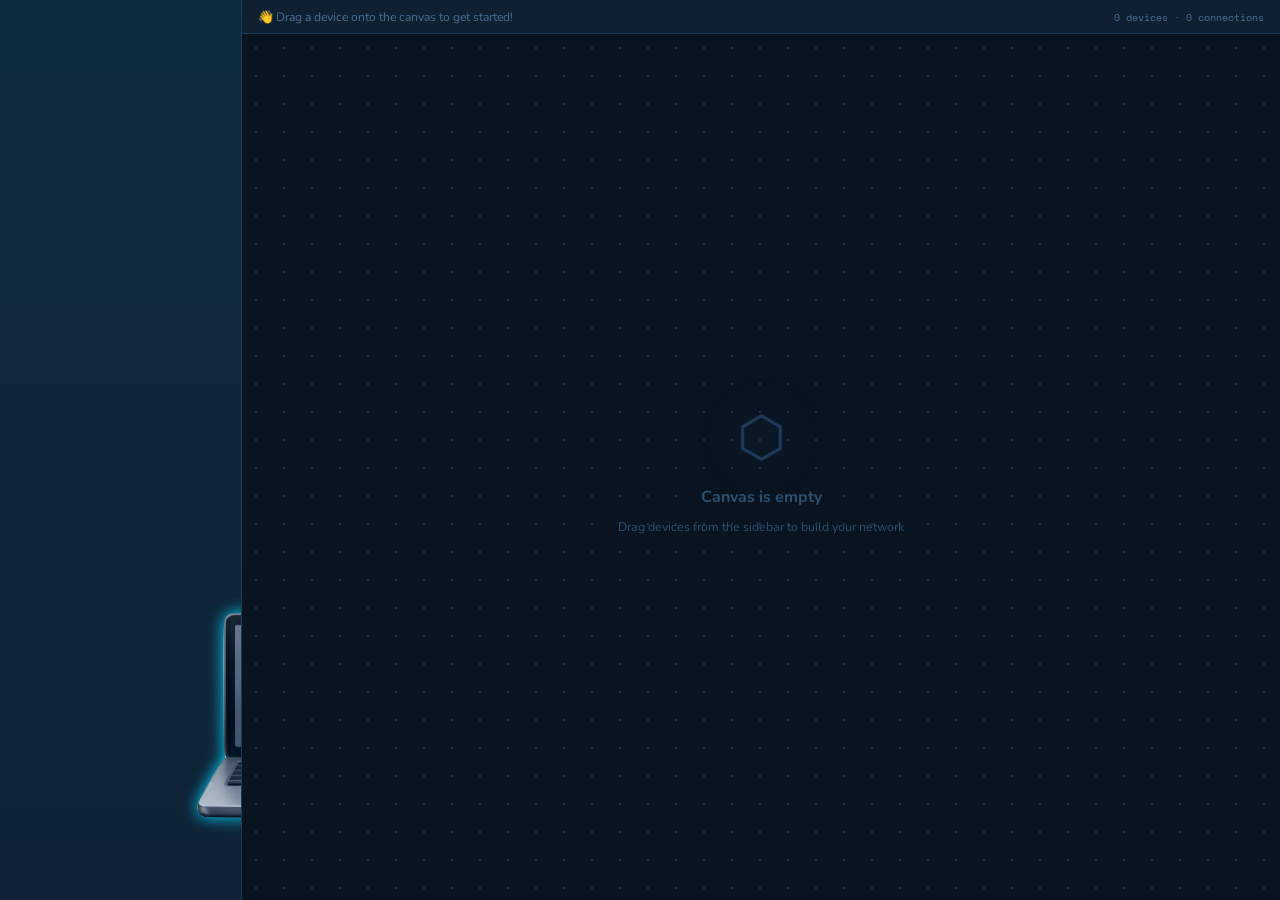
==== index.html @ 47b84c4a "Update index.html" ====
<!DOCTYPE html>
<html lang="en" data-theme="dark">
<head>
  <meta charset="UTF-8">
  <meta name="viewport" content="width=device-width, initial-scale=1.0">
  <title>ConnectCraft — Network Simulator</title>
  <link rel="preconnect" href="https://fonts.googleapis.com">
  <link href="https://fonts.googleapis.com/css2?family=Space+Mono:wght@400;700&family=Nunito:wght@400;600;700;900&display=swap" rel="stylesheet">
  <link rel="stylesheet" href="css/style.css">
</head>
<body>
  <!-- ═══ SIDEBAR ═══════════════════════════════════ -->
  <aside id="sidebar">
    <div class="brand">
      <div class="brand-top">
        <div class="brand-wordmark">
          <div class="brand-icon"><img src="network.png" alt="ConnectCraft logo"></div>
          <div class="brand-name">ConnectCraft</div>
        </div>
        <!-- Light / dark mode toggle -->
        <button id="btn-theme" class="theme-toggle" title="Switch to light mode" aria-label="Toggle theme">☀️</button>
      </div>
      <div class="brand-tagline">Network Simulator</div>
    </div>

    <!-- ── Device palette — End Devices + Network Devices ── -->
    <div class="panel-section">
      <div class="section-title">Devices</div>
      <div class="section-hint">Drag onto the canvas</div>

      <div class="palette-sub-title">End Devices</div>
      <div id="palette-end" class="palette-grid"></div>

      <div class="palette-sub-title">Network Devices</div>
      <div id="palette-network" class="palette-grid"></div>
    </div>

    <!-- ── Tools + cable type ── -->
    <div class="panel-section">
      <div class="section-title">Tools</div>
      <div id="tools">
        <button class="tool-btn active" data-tool="select" title="Select and move devices">
          <span class="tool-icon">⊹</span>
          <span>Select &amp; Move</span>
        </button>
        <button class="tool-btn" data-tool="connect" title="Draw a cable between two devices">
          <span class="tool-icon">⟷</span>
          <span>Connect</span>
        </button>
        <button class="tool-btn" data-tool="delete" title="Click a device or cable to delete it">
          <span class="tool-icon">✕</span>
          <span>Delete</span>
        </button>
      </div>

      <div class="palette-sub-title">Connection Type</div>
      <div id="cable-type-row">
        <button class="cable-btn active" data-cable="ethernet" title="Solid line — wired Ethernet connection">
          🔌 Ethernet
        </button>
        <button class="cable-btn" data-cable="wireless" title="Dashed line — Wi-Fi / wireless connection">
          📶 Wireless
        </button>
      </div>
    </div>

    <!-- ── Submission ── -->
    <div class="panel-section">
      <div class="section-title">Submission</div>
      <button id="btn-submit" class="action-btn secondary">📩 Submit</button>
    </div>

    <!-- ── Import / Export ── -->
    <div class="panel-section">
      <div class="section-title">Project</div>
      <button id="btn-export" class="action-btn secondary">📤 Export JSON</button>
      <button id="btn-import" class="action-btn secondary">📥 Import JSON</button>
      <input type="file" id="import-file-input" accept=".json" style="display:none">
    </div>
    
    <!-- ── Send a Packet ── -->
    <!--
    <div class="panel-section">
      <div class="section-title">Send a Packet</div>
      <label class="field-label">From</label>
      <select id="sim-src" class="field-select">
        <option value="">— add devices first —</option>
      </select>
      <label class="field-label">To</label>
      <select id="sim-dst" class="field-select">
        <option value="">— add devices first —</option>
      </select>
      <button id="btn-simulate" class="action-btn primary">▶ Send Packet</button>
      <button id="btn-clear-sim" class="action-btn secondary">Reset Highlights</button>
    </div>
    -->

    <!-- ── Danger zone ── -->
    <div class="panel-section">
      <button id="btn-clear-canvas" class="action-btn danger">🗑 Clear Canvas</button>
    </div>

    <div class="sidebar-footer">
      <span>Double-click a device to rename it</span>
    </div>
  </aside>

  <!-- ═══ WORKSPACE ════════════════════════════════ -->
  <div id="workspace">
    <div id="statusbar">
      <span id="status-text">👋 Drag a device onto the canvas to get started!</span>
      <span id="counter-text">0 devices · 0 connections</span>
    </div>

    <div id="canvas-wrap">
      <!-- SVG layer for connection lines -->
      <svg id="svg-layer" xmlns="http://www.w3.org/2000/svg">
        <defs>
          <filter id="glow" x="-30%" y="-30%" width="160%" height="160%">
            <feGaussianBlur stdDeviation="3" result="coloredBlur"/>
            <feMerge>
              <feMergeNode in="coloredBlur"/>
              <feMergeNode in="SourceGraphic"/>
            </feMerge>
          </filter>
          <filter id="glow-strong" x="-50%" y="-50%" width="200%" height="200%">
            <feGaussianBlur stdDeviation="5" result="coloredBlur"/>
            <feMerge>
              <feMergeNode in="coloredBlur"/>
              <feMergeNode in="SourceGraphic"/>
            </feMerge>
          </filter>
        </defs>
      </svg>

      <div id="canvas"></div>
      <div id="packet-layer"></div>

      <div id="empty-hint">
        <div class="empty-icon">⬡</div>
        <div class="empty-title">Canvas is empty</div>
        <div class="empty-sub">Drag devices from the sidebar to build your network</div>
      </div>
    </div>

    <!-- Log panel -->
    <!--
    <div id="log-panel">
      <div class="log-header">
        <span class="log-title">📋 Packet Trace Log</span>
        <button id="btn-clear-log" class="log-clear-btn">Clear</button>
      </div>
      <div id="log-body"></div>
    </div>
    -->
  </div>


  <!-- ═══ RENAME MODAL ══════════════════════════════ -->
  <div id="modal-backdrop" class="hidden">
    <div id="modal-box">
      <div class="modal-title">Rename Device</div>
      <input id="modal-input" type="text" maxlength="20" placeholder="Enter a name…" autocomplete="off">
      <div class="modal-actions">
        <button id="modal-ok" class="action-btn primary">Rename</button>
        <button id="modal-cancel" class="action-btn secondary">Cancel</button>
      </div>
    </div>
  </div>

  <script src="js/devices.js"></script>
  <script src="js/canvas.js"></script>
  <script src="js/simulation.js"></script>
  <script src="js/app.js"></script>
</body>
</html>
---- css/style.css ----
/* ════════════════════════════════════════════════════
   ConnectCraft — Network Simulator
   Style sheet

   Themes : dark (default) + light  via data-theme on <html>
   Fonts  : Nunito (UI) + Space Mono (labels / log)
   Icons  : Cisco-style inline SVG, stroke-based, currentColor
   ════════════════════════════════════════════════════ */

/* ── Dark theme (default) ───────────────────────── */
:root {
  --bg:           #0d1b2a;
  --sidebar-bg:   #0f2033;
  --canvas-bg:    #091420;
  --surface:      #162336;
  --surface-2:    #1d304a;
  --border:       #1e3a58;
  --border-bright:#2a5070;

  --text:         #c8dfff;
  --text-dim:     #4a6e90;
  --text-muted:   #2d5070;

  --accent:       #00d4ff;
  --accent-dim:   rgba(0, 212, 255, 0.15);
  --accent-glow:  rgba(0, 212, 255, 0.35);

  --success:      #00e676;
  --warning:      #ffd54f;
  --danger:       #ff4d6d;

  --cable-ethernet:  #00aacc;
  --cable-wireless:  #a78bfa;
  --cable-highlight: #00e676;
  --cable-selected:  #ffd54f;

  --packet-color: #fff700;

  --dot-grid: rgba(30, 58, 88, 0.8);

  --font-ui:    'Nunito', sans-serif;
  --font-mono:  'Space Mono', monospace;
  --radius:     10px;
  --sidebar-w:  242px;
  --log-h:      150px;
}

/* ── Light theme ────────────────────────────────── */
:root[data-theme="light"] {
  --bg:           #edf2f7;
  --sidebar-bg:   #dce8f2;
  --canvas-bg:    #f5f8fc;
  --surface:      #ffffff;
  --surface-2:    #edf2f7;
  --border:       #b8ccde;
  --border-bright:#8aaac0;

  --text:         #142030;
  --text-dim:     #3a5468;
  --text-muted:   #6a8898;

  --accent:       #0078aa;
  --accent-dim:   rgba(0, 120, 170, 0.12);
  --accent-glow:  rgba(0, 120, 170, 0.25);

  --success:      #00834a;
  --warning:      #9a6800;
  --danger:       #cc1a44;

  --cable-ethernet:  #0070a0;
  --cable-wireless:  #7040c0;
  --cable-highlight: #00834a;
  --cable-selected:  #9a6800;

  --packet-color: #cc8800;

  --dot-grid: rgba(160, 190, 210, 0.7);
}

/* ── Reset ──────────────────────────────────────── */
*, *::before, *::after { box-sizing: border-box; margin: 0; padding: 0; }

body {
  font-family: var(--font-ui);
  background: var(--bg);
  color: var(--text);
  display: flex;
  height: 100vh;
  overflow: hidden;
  user-select: none;
  -webkit-font-smoothing: antialiased;
  transition: background 0.25s, color 0.25s;
}

/* ════════════════════════════════════════════════════
   SIDEBAR
   ════════════════════════════════════════════════════ */
#sidebar {
  width: var(--sidebar-w);
  min-width: var(--sidebar-w);
  background: var(--sidebar-bg);
  border-right: 1px solid var(--border);
  display: flex;
  flex-direction: column;
  overflow-y: auto;
  overflow-x: hidden;
  z-index: 10;
  transition: background 0.25s, border-color 0.25s;
}

/* ── Brand / header ─────────────────────────────── */
.brand {
  padding: 14px 14px 12px;
  border-bottom: 1px solid var(--border);
  background: linear-gradient(180deg, rgba(0,212,255,0.06) 0%, transparent 100%);
  flex-shrink: 0;
}
:root[data-theme="light"] .brand {
  background: linear-gradient(180deg, rgba(0,120,170,0.06) 0%, transparent 100%);
}

.brand-top {
  display: flex;
  align-items: center;
  justify-content: space-between;
}
.brand-wordmark {
  display: flex;
  align-items: center;
  gap: 8px;
}
.brand-icon {
  font-size: 1.5rem;
  color: var(--accent);
  line-height: 1;
  filter: drop-shadow(0 0 8px var(--accent));
}
.brand-name {
  font-size: 1.1rem;
  font-weight: 900;
  color: var(--accent);
  letter-spacing: 2px;
  font-family: var(--font-mono);
  text-shadow: 0 0 16px var(--accent-glow);
}
.brand-tagline {
  font-size: 0.6rem;
  color: var(--text-muted);
  text-transform: uppercase;
  letter-spacing: 2px;
  margin-top: 4px;
}

/* ── Theme toggle button ────────────────────────── */
.theme-toggle {
  background: var(--surface);
  border: 1.5px solid var(--border);
  border-radius: 8px;
  width: 34px;
  height: 34px;
  font-size: 1rem;
  line-height: 1;
  cursor: pointer;
  display: flex;
  align-items: center;
  justify-content: center;
  transition: border-color 0.2s, background 0.2s, transform 0.15s;
  flex-shrink: 0;
}
.theme-toggle:hover {
  border-color: var(--accent);
  background: var(--accent-dim);
  transform: scale(1.1);
}
.theme-toggle:active { transform: scale(0.93); }

/* ── Panel sections ─────────────────────────────── */
.panel-section {
  padding: 11px 12px;
  border-bottom: 1px solid var(--border);
  display: flex;
  flex-direction: column;
  gap: 7px;
}
.section-title {
  font-size: 0.58rem;
  text-transform: uppercase;
  letter-spacing: 2px;
  color: var(--text-dim);
  font-weight: 700;
  font-family: var(--font-mono);
}
.section-hint {
  font-size: 0.68rem;
  color: var(--text-muted);
  margin-top: -3px;
}
.palette-sub-title {
  font-size: 0.6rem;
  font-weight: 700;
  color: var(--text-muted);
  text-transform: uppercase;
  letter-spacing: 1px;
  margin-top: 4px;
  padding-bottom: 3px;
  border-bottom: 1px solid var(--border);
}

/* ── Palette grid ───────────────────────────────── */
.palette-grid {
  display: grid;
  grid-template-columns: 1fr 1fr;
  gap: 6px;
}

.palette-item {
  background: var(--surface);
  border: 1.5px solid var(--border);
  border-radius: 9px;
  padding: 8px 5px 6px;
  display: flex;
  flex-direction: column;
  align-items: center;
  gap: 4px;
  cursor: grab;
  color: var(--device-color, var(--text-dim));   /* SVG inherits via currentColor */
  font-size: 0.65rem;
  font-weight: 700;
  text-align: center;
  transition: border-color 0.18s, transform 0.15s, box-shadow 0.18s, background 0.18s;
}
.palette-item:hover {
  border-color: var(--device-color, var(--accent));
  background: var(--surface-2);
  box-shadow: 0 0 0 2px var(--device-color, var(--accent)), 0 4px 12px rgba(0,0,0,0.3);
  transform: translateY(-2px);
  color: var(--device-color, var(--text));
}
:root[data-theme="light"] .palette-item:hover {
  box-shadow: 0 0 0 1.5px var(--device-color, var(--accent)), 0 4px 10px rgba(0,0,0,0.1);
}
.palette-item:active { cursor: grabbing; transform: scale(0.94); }

/* SVG icon inside palette */
.palette-svg {
  width: 34px;
  height: 34px;
  flex-shrink: 0;
  overflow: visible;
}

/* ── Tools ──────────────────────────────────────── */
#tools { display: flex; flex-direction: column; gap: 5px; }

.tool-btn {
  display: flex;
  align-items: center;
  gap: 8px;
  padding: 7px 10px;
  background: var(--surface);
  border: 1.5px solid var(--border);
  border-radius: 8px;
  color: var(--text-dim);
  font-family: var(--font-ui);
  font-size: 0.78rem;
  font-weight: 700;
  cursor: pointer;
  transition: all 0.15s;
  text-align: left;
}
.tool-btn .tool-icon { font-size: 0.9rem; min-width: 16px; text-align: center; }
.tool-btn:hover { border-color: var(--accent); color: var(--text); background: var(--accent-dim); }
.tool-btn.active {
  background: var(--accent);
  border-color: var(--accent);
  color: #000;
  font-weight: 900;
  box-shadow: 0 0 14px var(--accent-glow);
}
.tool-btn[data-tool="delete"]:hover  { border-color: var(--danger); color: var(--danger); background: rgba(255,77,109,0.08); }
.tool-btn[data-tool="delete"].active { background: var(--danger); border-color: var(--danger); color: #fff; box-shadow: none; }

/* ── Cable type toggle ───────────────────────────── */
#cable-type-row { display: grid; grid-template-columns: 1fr 1fr; gap: 6px; }

.cable-btn {
  padding: 6px 6px;
  border-radius: 7px;
  border: 1.5px solid var(--border);
  background: var(--surface);
  color: var(--text-dim);
  font-size: 0.68rem;
  font-weight: 700;
  font-family: var(--font-ui);
  cursor: pointer;
  transition: all 0.15s;
  text-align: center;
  line-height: 1.4;
}
.cable-btn:hover { border-color: var(--border-bright); color: var(--text); }
.cable-btn.active { background: var(--surface-2); border-color: var(--accent); color: var(--accent); box-shadow: inset 0 0 8px var(--accent-dim); }
.cable-btn[data-cable="wireless"].active { border-color: var(--cable-wireless); color: var(--cable-wireless); box-shadow: inset 0 0 6px rgba(167,139,250,0.15); }

/* ── Form controls ───────────────────────────────── */
.field-label {
  font-size: 0.62rem;
  font-weight: 700;
  color: var(--text-dim);
  text-transform: uppercase;
  letter-spacing: 1.2px;
}
.field-select {
  background: var(--surface);
  border: 1.5px solid var(--border);
  border-radius: 7px;
  color: var(--text);
  font-family: var(--font-ui);
  font-size: 0.78rem;
  padding: 6px 9px;
  outline: none;
  width: 100%;
  cursor: pointer;
  transition: border-color 0.2s;
}
.field-select:focus { border-color: var(--accent); }
.field-select option { background: var(--surface-2); }

/* ── Action buttons ──────────────────────────────── */
.action-btn {
  padding: 7px 12px;
  border-radius: 8px;
  border: none;
  font-family: var(--font-ui);
  font-size: 0.78rem;
  font-weight: 700;
  cursor: pointer;
  transition: all 0.15s;
  width: 100%;
  letter-spacing: 0.2px;
}
.action-btn.primary  { background: var(--accent); color: #000; }
.action-btn.primary:hover  { box-shadow: 0 0 16px var(--accent-glow); filter: brightness(1.1); }
.action-btn.primary:active { filter: brightness(0.9); }
.action-btn.secondary { background: var(--surface); color: var(--text-dim); border: 1.5px solid var(--border); }
.action-btn.secondary:hover { color: var(--text); border-color: var(--border-bright); }
.action-btn.danger    { background: transparent; color: var(--danger); border: 1.5px solid var(--danger); }
.action-btn.danger:hover { background: var(--danger); color: #fff; }

/* ── Footer ──────────────────────────────────────── */
.sidebar-footer {
  padding: 10px 13px;
  font-size: 0.63rem;
  color: var(--text-muted);
  text-align: center;
  margin-top: auto;
  border-top: 1px solid var(--border);
}

/* ════════════════════════════════════════════════════
   WORKSPACE
   ════════════════════════════════════════════════════ */
#workspace { flex: 1; display: flex; flex-direction: column; overflow: hidden; min-width: 0; }

/* Status bar */
#statusbar {
  height: 34px;
  background: var(--sidebar-bg);
  border-bottom: 1px solid var(--border);
  display: flex;
  align-items: center;
  justify-content: space-between;
  padding: 0 16px;
  flex-shrink: 0;
  transition: background 0.25s;
}
#status-text  { font-size: 0.76rem; color: var(--text-dim); white-space: nowrap; overflow: hidden; text-overflow: ellipsis; }
#counter-text { font-family: var(--font-mono); font-size: 0.65rem; color: var(--text-dim); white-space: nowrap; margin-left: 16px; }

/* Canvas */
#canvas-wrap {
  flex: 1;
  position: relative;
  overflow: hidden;
  background-color: var(--canvas-bg);
  background-image: radial-gradient(circle, var(--dot-grid) 1px, transparent 1px);
  background-size: 28px 28px;
  transition: background-color 0.25s;
}

#svg-layer {
  position: absolute; inset: 0;
  width: 100%; height: 100%;
  /* pointer-events must NOT be none here — lines need to receive clicks.
     Empty SVG areas have no fill so clicks pass through naturally. */
  overflow: visible;
  z-index: 5;
}
/* pointer-events: none lets clicks pass through the transparent canvas div
   to the SVG layer below. Device divs (children) are unaffected — they
   still receive their own clicks via normal hit-testing. */
#canvas      { position: absolute; inset: 0; width: 100%; height: 100%; z-index: 10; pointer-events: none; }
#packet-layer{ position: absolute; inset: 0; width: 100%; height: 100%; pointer-events: none; z-index: 30; }

/* Empty state */
#empty-hint {
  position: absolute; inset: 0;
  display: flex; flex-direction: column; align-items: center; justify-content: center;
  gap: 10px; pointer-events: none;
  opacity: 1; transition: opacity 0.4s;
  z-index: 1;
}
#empty-hint.hidden { opacity: 0; }
.empty-icon  { font-size: 3.5rem; color: var(--border); filter: drop-shadow(0 0 18px var(--border)); }
.empty-title { font-size: 1rem; font-weight: 700; color: var(--text-muted); }
.empty-sub   { font-size: 0.78rem; color: var(--text-muted); }

/* ════════════════════════════════════════════════════
   DEVICE CARDS ON CANVAS
   ════════════════════════════════════════════════════ */
.device {
  position: absolute;
  display: flex; flex-direction: column; align-items: center;
  gap: 5px;
  cursor: grab;
  z-index: 10;
  transform: translate(-50%, -50%);
}

.device-card {
  width: 58px; height: 58px;
  border-radius: 14px;
  border: 2.5px solid var(--device-border, var(--device-color, var(--border)));
  display: flex; align-items: center; justify-content: center;

  /* Dark mode: per-device tinted background */
  background: var(--device-bg, var(--surface));
  /* SVG inherits this as currentColor */
  color: var(--device-color, var(--accent));

  transition: border-color 0.2s, box-shadow 0.2s, transform 0.18s;
}

/* Light mode: clean white card, solid border in device colour */
:root[data-theme="light"] .device-card {
  background: #ffffff;
  border-color: var(--device-color, var(--border));
  box-shadow: 0 2px 8px rgba(0,0,0,0.08);
}

.device:hover .device-card {
  transform: scale(1.1);
  box-shadow: 0 6px 22px rgba(0,0,0,0.4);
}
:root[data-theme="light"] .device:hover .device-card {
  box-shadow: 0 4px 16px rgba(0,0,0,0.18);
}

/* Selected device */
.device.selected .device-card {
  border-color: var(--accent) !important;
  box-shadow: 0 0 0 3px var(--accent-glow), 0 0 18px var(--accent-glow) !important;
}
/* Connect source — pulsing gold */
.device.connecting-source .device-card {
  border-color: var(--warning) !important;
  box-shadow: 0 0 0 3px rgba(255,213,79,0.4) !important;
  animation: device-pulse 1s ease-in-out infinite;
}
/* Packet path — green */
.device.highlighted .device-card {
  border-color: var(--success) !important;
  box-shadow: 0 0 0 3px rgba(0,230,118,0.28) !important;
}

@keyframes device-pulse {
  0%, 100% { transform: scale(1.05); }
  50%       { transform: scale(1.14); }
}

/* SVG icon inside device card */
.device-svg {
  width: 40px;
  height: 40px;
  overflow: visible;
  flex-shrink: 0;
}

/* Device name label */
.device-label {
  font-size: 0.65rem;
  font-weight: 700;
  color: var(--text);
  text-align: center;
  background: rgba(0,0,0,0.55);
  padding: 2px 7px;
  border-radius: 5px;
  max-width: 90px;
  overflow: hidden;
  text-overflow: ellipsis;
  white-space: nowrap;
  backdrop-filter: blur(4px);
}
:root[data-theme="light"] .device-label {
  background: rgba(240,245,250,0.88);
  color: var(--text);
  box-shadow: 0 1px 4px rgba(0,0,0,0.12);
}

/* Cursor overrides */
body.tool-delete  .device { cursor: not-allowed; }
body.tool-connect .device { cursor: crosshair; }
body.tool-simulate .device { cursor: cell; }

/* Simulate tool button */
.tool-btn[data-tool="simulate"]:hover  { border-color: var(--success); color: var(--success); background: rgba(0,230,118,0.08); }
.tool-btn[data-tool="simulate"].active { background: var(--success); border-color: var(--success); color: #000; box-shadow: 0 0 14px rgba(0,230,118,0.4); }

/* Wide invisible hit-area line — makes cables easy to click for students */
.connection-hit {
  stroke: transparent;
  stroke-width: 18;
  pointer-events: stroke;
  cursor: pointer;
  fill: none;
}

/* ════════════════════════════════════════════════════
   SVG CONNECTION LINES
   ════════════════════════════════════════════════════ */
.connection-line {
  stroke: var(--cable-ethernet);
  stroke-width: 2.5;
  stroke-linecap: round;
  filter: url(#glow);
  opacity: 0.65;
  /* Visual line — pointer-events handled by .connection-hit sibling */
  pointer-events: none;
  transition: stroke 0.22s, stroke-width 0.18s, opacity 0.18s;
}
/* Hover: when mouse is over the hit area, highlight the visual line via ~ sibling selector */
.connection-hit:hover ~ .connection-line        { stroke-width: 4.5; opacity: 1; stroke: var(--accent); filter: url(#glow-strong); }
.connection-hit:hover ~ .connection-line.wireless { stroke: var(--cable-wireless); }

.connection-line.wireless       { stroke: var(--cable-wireless); stroke-dasharray: 10 6; }
.connection-line.highlighted    { stroke: var(--cable-highlight); stroke-width: 3.5; opacity: 1; filter: url(#glow-strong); stroke-dasharray: none; }
.connection-line.wireless.highlighted { stroke-dasharray: 10 6; }
.connection-line.selected       { stroke: var(--cable-selected); stroke-width: 3.5; opacity: 1; filter: none; }

/* Delete tool: show a red tint over hit area on hover */
body.tool-delete .connection-hit:hover ~ .connection-line { stroke: var(--danger); opacity: 1; filter: none; }
body.tool-delete .connection-hit { cursor: not-allowed; }

/* ════════════════════════════════════════════════════
   PACKET
   ════════════════════════════════════════════════════ */
.packet {
  position: absolute;
  width: 14px; height: 14px;
  background: var(--packet-color);
  border-radius: 50%;
  transform: translate(-50%, -50%);
  box-shadow: 0 0 8px var(--packet-color), 0 0 20px rgba(255,200,0,0.5);
  pointer-events: none;
  z-index: 50;
}
@keyframes packet-arrive {
  0%   { transform: translate(-50%,-50%) scale(1);   opacity: 1; }
  40%  { transform: translate(-50%,-50%) scale(2.8); opacity: 0.8; }
  100% { transform: translate(-50%,-50%) scale(0);   opacity: 0; }
}

/* ════════════════════════════════════════════════════
   LOG PANEL
   ════════════════════════════════════════════════════ */
#log-panel {
  height: var(--log-h);
  min-height: var(--log-h);
  background: var(--sidebar-bg);
  border-top: 1px solid var(--border);
  display: flex; flex-direction: column;
  flex-shrink: 0;
  transition: background 0.25s;
}
.log-header {
  display: flex; align-items: center; justify-content: space-between;
  padding: 6px 14px;
  border-bottom: 1px solid var(--border);
  flex-shrink: 0;
}
.log-title { font-size: 0.72rem; font-weight: 700; color: var(--text-dim); }
.log-clear-btn {
  background: none; border: 1px solid var(--border);
  color: var(--text-dim); font-size: 0.65rem; font-family: var(--font-ui);
  border-radius: 5px; padding: 2px 9px; cursor: pointer; transition: all 0.15s;
}
.log-clear-btn:hover { border-color: var(--border-bright); color: var(--text); }

#log-body {
  flex: 1; overflow-y: auto; padding: 6px 14px;
  display: flex; flex-direction: column; gap: 3px;
  font-family: var(--font-mono); font-size: 0.65rem;
}
.log-entry { display: flex; gap: 10px; animation: log-in 0.22s ease; line-height: 1.5; }
.log-time  { color: var(--text-muted); min-width: 55px; flex-shrink: 0; }
.log-msg   { color: var(--text-dim); }
.log-entry.log-info    .log-msg { color: var(--accent); }
.log-entry.log-success .log-msg { color: var(--success); }
.log-entry.log-warn    .log-msg { color: var(--warning); }
.log-entry.log-error   .log-msg { color: var(--danger); }

@keyframes log-in {
  from { opacity: 0; transform: translateY(4px); }
  to   { opacity: 1; transform: translateY(0); }
}

/* ════════════════════════════════════════════════════
   RENAME MODAL
   ════════════════════════════════════════════════════ */
#modal-backdrop {
  position: fixed; inset: 0;
  background: rgba(0,0,0,0.6);
  display: flex; align-items: center; justify-content: center;
  z-index: 100; backdrop-filter: blur(5px);
  animation: backdrop-in 0.2s ease;
}
#modal-backdrop.hidden { display: none; }
@keyframes backdrop-in { from { opacity:0; } to { opacity:1; } }

#modal-box {
  background: var(--surface);
  border: 1.5px solid var(--border-bright);
  border-radius: var(--radius);
  padding: 24px; min-width: 290px;
  display: flex; flex-direction: column; gap: 14px;
  box-shadow: 0 0 60px rgba(0,0,0,0.5);
  animation: modal-in 0.2s ease;
}
@keyframes modal-in { from { transform: scale(0.93); opacity:0; } to { transform:scale(1); opacity:1; } }

.modal-title { font-size: 1rem; font-weight: 700; color: var(--text); }

#modal-input {
  background: var(--surface-2); border: 1.5px solid var(--border);
  border-radius: 7px; color: var(--text); font-family: var(--font-ui);
  font-size: 0.92rem; padding: 9px 12px; outline: none; width: 100%;
  transition: border-color 0.2s;
}
#modal-input:focus { border-color: var(--accent); }

.modal-actions { display: flex; gap: 10px; }
.modal-actions .action-btn { width: auto; flex: 1; }

/* ════════════════════════════════════════════════════
   SCROLLBARS
   ════════════════════════════════════════════════════ */
::-webkit-scrollbar            { width: 5px; height: 5px; }
::-webkit-scrollbar-track      { background: transparent; }
::-webkit-scrollbar-thumb      { background: var(--border); border-radius: 3px; }
::-webkit-scrollbar-thumb:hover{ background: var(--border-bright); }
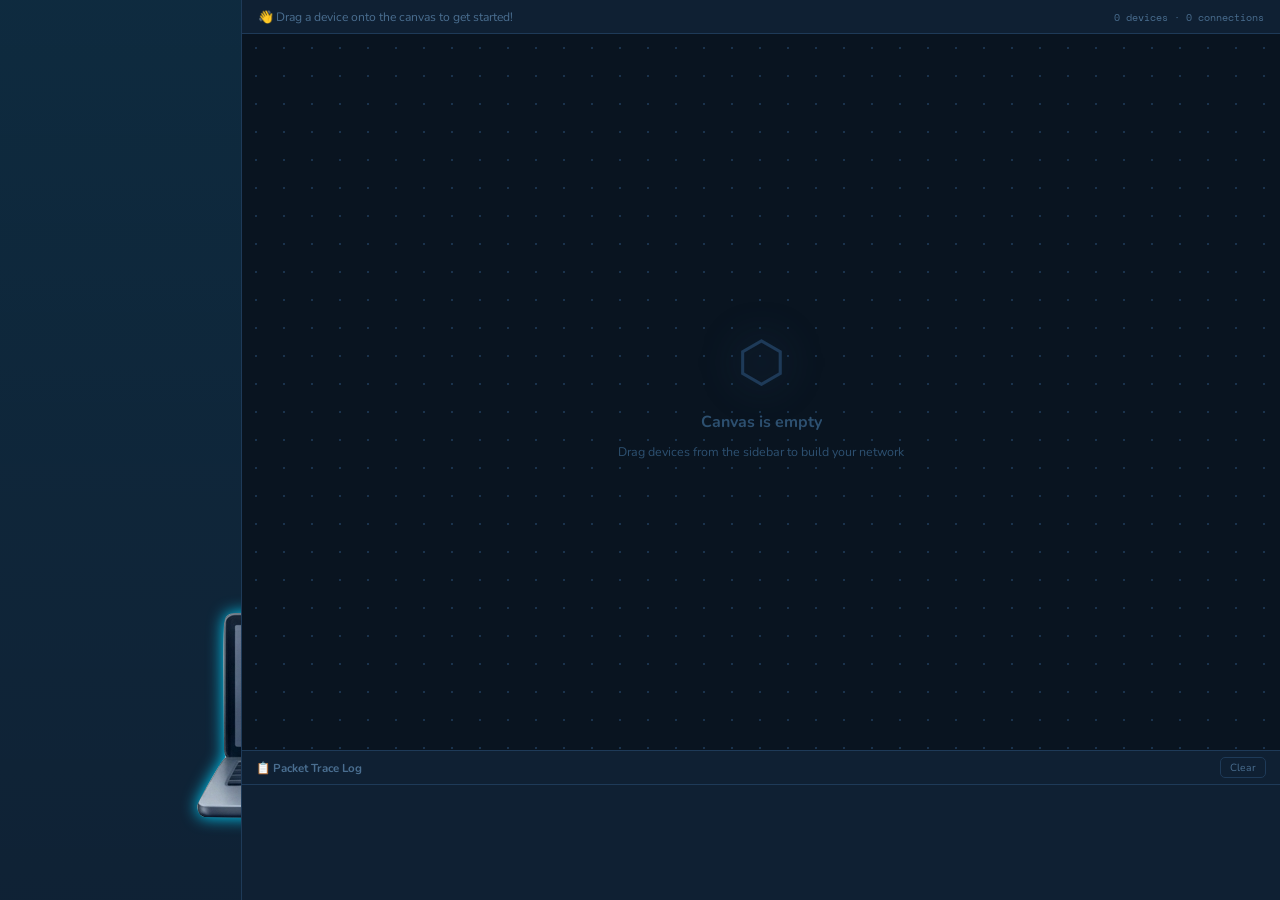
==== commit 3e51f3fe: "Updates to the index file" ====
--- a/index.html
+++ b/index.html
@@ -64,6 +64,21 @@
       </div>
     </div>
 
+    <!-- ── Send a Packet ── -->
+    <div class="panel-section">
+      <div class="section-title">Send a Packet</div>
+      <label class="field-label">From</label>
+      <select id="sim-src" class="field-select">
+        <option value="">— add devices first —</option>
+      </select>
+      <label class="field-label">To</label>
+      <select id="sim-dst" class="field-select">
+        <option value="">— add devices first —</option>
+      </select>
+      <button id="btn-simulate" class="action-btn primary">▶ Send Packet</button>
+      <button id="btn-clear-sim" class="action-btn secondary">Reset Highlights</button>
+    </div>
+
     <!-- ── Submission ── -->
     <div class="panel-section">
       <div class="section-title">Submission</div>
@@ -77,23 +92,6 @@
       <button id="btn-import" class="action-btn secondary">📥 Import JSON</button>
       <input type="file" id="import-file-input" accept=".json" style="display:none">
     </div>
-    
-    <!-- ── Send a Packet ── -->
-    <!--
-    <div class="panel-section">
-      <div class="section-title">Send a Packet</div>
-      <label class="field-label">From</label>
-      <select id="sim-src" class="field-select">
-        <option value="">— add devices first —</option>
-      </select>
-      <label class="field-label">To</label>
-      <select id="sim-dst" class="field-select">
-        <option value="">— add devices first —</option>
-      </select>
-      <button id="btn-simulate" class="action-btn primary">▶ Send Packet</button>
-      <button id="btn-clear-sim" class="action-btn secondary">Reset Highlights</button>
-    </div>
-    -->
 
     <!-- ── Danger zone ── -->
     <div class="panel-section">
@@ -144,7 +142,6 @@
     </div>
 
     <!-- Log panel -->
-    <!--
     <div id="log-panel">
       <div class="log-header">
         <span class="log-title">📋 Packet Trace Log</span>
@@ -152,7 +149,7 @@
       </div>
       <div id="log-body"></div>
     </div>
-    -->
+
   </div>
 
 
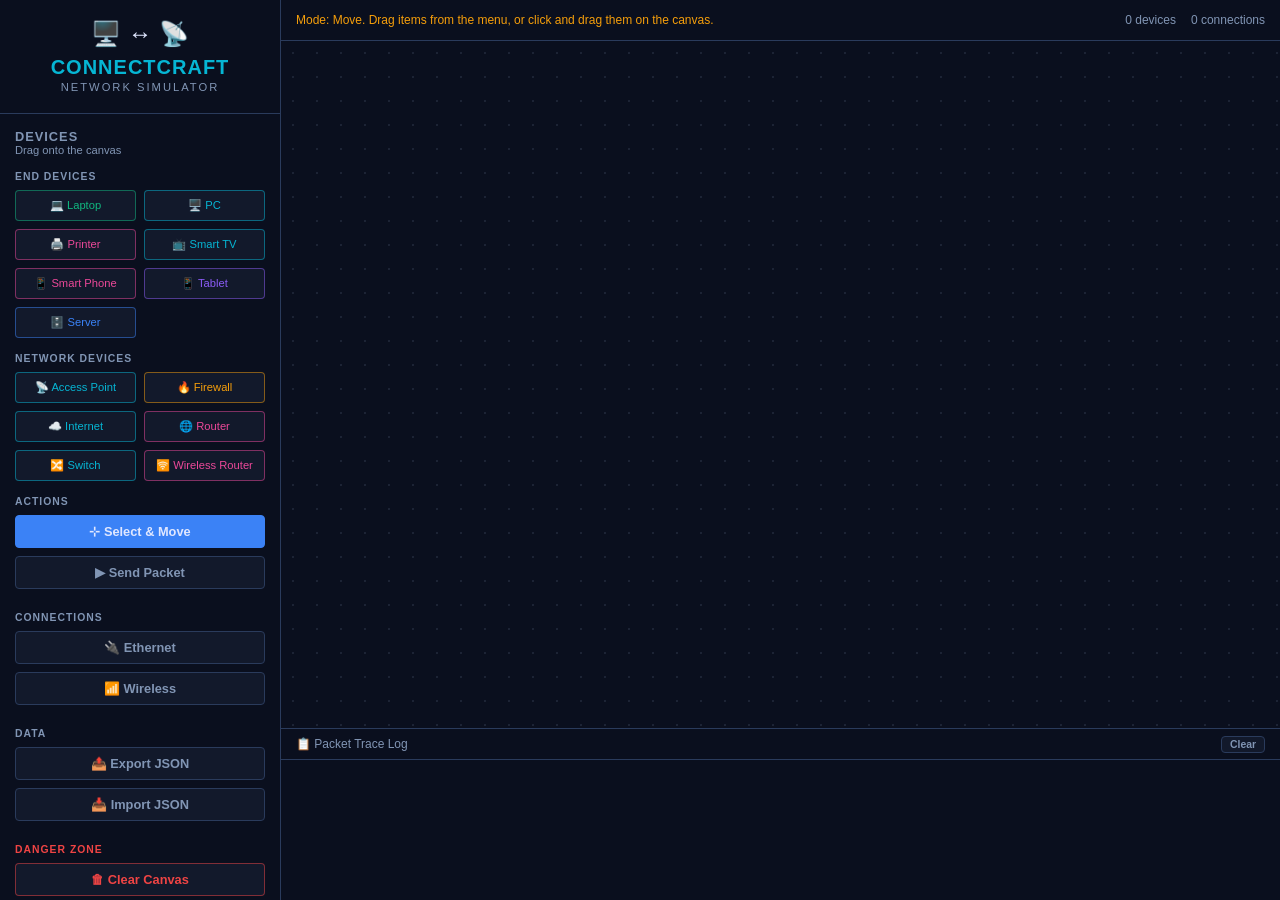
==== commit faddffc4: "New website update." ====
--- a/index.html
+++ b/index.html
@@ -1,173 +1,99 @@
 <!DOCTYPE html>
-<html lang="en" data-theme="dark">
+<html lang="en">
 <head>
   <meta charset="UTF-8">
   <meta name="viewport" content="width=device-width, initial-scale=1.0">
-  <title>ConnectCraft — Network Simulator</title>
-  <link rel="preconnect" href="https://fonts.googleapis.com">
-  <link href="https://fonts.googleapis.com/css2?family=Space+Mono:wght@400;700&family=Nunito:wght@400;600;700;900&display=swap" rel="stylesheet">
-  <link rel="stylesheet" href="css/style.css">
+  <title>ConnectCraft - Local Network Simulator</title>
+  <link rel="stylesheet" href="./css/style.css">
 </head>
 <body>
-  <!-- ═══ SIDEBAR ═══════════════════════════════════ -->
-  <aside id="sidebar">
-    <div class="brand">
-      <div class="brand-top">
-        <div class="brand-wordmark">
-          <div class="brand-icon"><img src="network.png" alt="ConnectCraft logo"></div>
-          <div class="brand-name">ConnectCraft</div>
-        </div>
-        <!-- Light / dark mode toggle -->
-        <button id="btn-theme" class="theme-toggle" title="Switch to light mode" aria-label="Toggle theme">☀️</button>
-      </div>
-      <div class="brand-tagline">Network Simulator</div>
+
+  <!-- Sidebar -->
+  <div id="sidebar">
+    <div id="app-header">
+      <div id="app-logo">🖥️  ↔️  📡</div>
+      <div id="app-title">ConnectCraft</div>
+      <div id="app-subtitle">NETWORK SIMULATOR</div>
     </div>
-
-    <!-- ── Device palette — End Devices + Network Devices ── -->
-    <div class="panel-section">
-      <div class="section-title">Devices</div>
-      <div class="section-hint">Drag onto the canvas</div>
-
-      <div class="palette-sub-title">End Devices</div>
-      <div id="palette-end" class="palette-grid"></div>
-
-      <div class="palette-sub-title">Network Devices</div>
-      <div id="palette-network" class="palette-grid"></div>
-    </div>
-
-    <!-- ── Tools + cable type ── -->
-    <div class="panel-section">
-      <div class="section-title">Tools</div>
-      <div id="tools">
-        <button class="tool-btn active" data-tool="select" title="Select and move devices">
-          <span class="tool-icon">⊹</span>
-          <span>Select &amp; Move</span>
-        </button>
-        <button class="tool-btn" data-tool="connect" title="Draw a cable between two devices">
-          <span class="tool-icon">⟷</span>
-          <span>Connect</span>
-        </button>
-        <button class="tool-btn" data-tool="delete" title="Click a device or cable to delete it">
-          <span class="tool-icon">✕</span>
-          <span>Delete</span>
-        </button>
+    
+    <div id="sidebar-content">
+      <div class="sidebar-category">
+        <div class="category-header">DEVICES</div>
+        <div class="category-subheader">Drag onto the canvas</div>
       </div>
 
-      <div class="palette-sub-title">Connection Type</div>
-      <div id="cable-type-row">
-        <button class="cable-btn active" data-cable="ethernet" title="Solid line — wired Ethernet connection">
-          🔌 Ethernet
-        </button>
-        <button class="cable-btn" data-cable="wireless" title="Dashed line — Wi-Fi / wireless connection">
-          📶 Wireless
-        </button>
+      <div class="section-title">END DEVICES</div>
+      <div class="tool-grid">
+        <div class="tool" draggable="true" data-type="laptop">💻 Laptop</div>
+        <div class="tool" draggable="true" data-type="pc">🖥️ PC</div>
+        <div class="tool" draggable="true" data-type="printer">🖨️ Printer</div>
+        <div class="tool" draggable="true" data-type="tv">📺 Smart TV</div>
+        <div class="tool" draggable="true" data-type="phone">📱 Smart Phone</div>
+        <div class="tool" draggable="true" data-type="tablet">📱 Tablet</div>
+        <div class="tool" draggable="true" data-type="server">🗄️ Server</div>
+      </div>
+
+      <div class="section-title">NETWORK DEVICES</div>
+      <div class="tool-grid">
+        <div class="tool" draggable="true" data-type="ap">📡 Access Point</div>
+        <div class="tool" draggable="true" data-type="firewall">🔥 Firewall</div>
+        <div class="tool" draggable="true" data-type="internet">☁️ Internet</div>
+        <div class="tool" draggable="true" data-type="router">🌐 Router</div>
+        <div class="tool" draggable="true" data-type="switch">🔀 Switch</div>
+        <div class="tool" draggable="true" data-type="wireless_router">🛜 Wireless Router</div>
+      </div>
+      
+      <div class="section-title">ACTIONS</div>
+      <div id="action-buttons">
+        <button id="btn-move" class="active">⊹ Select & Move</button>
+        <button id="btn-ping">▶ Send Packet</button>
+      </div>
+
+      <div class="section-title">CONNECTIONS</div>
+      <div id="cable-buttons">
+        <button id="btn-connect-eth">🔌 Ethernet</button>
+        <button id="btn-connect-wifi">📶 Wireless</button>
+      </div>
+      
+      <div class="section-title">DATA</div>
+      <div id="data-buttons">
+        <button id="btn-export">📤 Export JSON</button>
+        <button id="btn-import">📥 Import JSON</button>
+        <input type="file" id="file-input" style="display: none;" accept=".json">
+      </div>
+
+      <div class="section-title" style="color: #ef4444;">DANGER ZONE</div>
+      <div id="danger-buttons">
+        <button id="btn-clear-canvas" class="danger-btn">🗑 Clear Canvas</button>
+      </div>
+    </div>
+  </div>
+  
+  <!-- Canvas and Status Area -->
+  <div id="main-content">
+    
+    <!-- Top Status Bar -->
+    <div id="top-bar">
+      <div id="status-box">Mode: Move. Drag items from the menu, or click and drag them on the canvas.</div>
+      <div id="count-display">
+        <div id="device-count">0 devices</div>
+        <div id="link-count">0 connections</div>
       </div>
     </div>
 
-    <!-- ── Send a Packet ── -->
-    <div class="panel-section">
-      <div class="section-title">Send a Packet</div>
-      <label class="field-label">From</label>
-      <select id="sim-src" class="field-select">
-        <option value="">— add devices first —</option>
-      </select>
-      <label class="field-label">To</label>
-      <select id="sim-dst" class="field-select">
-        <option value="">— add devices first —</option>
-      </select>
-      <button id="btn-simulate" class="action-btn primary">▶ Send Packet</button>
-      <button id="btn-clear-sim" class="action-btn secondary">Reset Highlights</button>
+    <!-- The Canvas -->
+    <div id="canvas-container">
+      <svg id="links-layer"></svg>
     </div>
 
-    <!-- ── Submission ── -->
-    <div class="panel-section">
-      <div class="section-title">Submission</div>
-      <button id="btn-submit" class="action-btn secondary">📩 Submit</button>
+    <!-- Bottom Log Bar -->
+    <div id="console-header">
+      <div id="console-title">📋 Packet Trace Log</div>
+      <button id="btn-clear-log">Clear</button>
     </div>
-
-    <!-- ── Import / Export ── -->
-    <div class="panel-section">
-      <div class="section-title">Project</div>
-      <button id="btn-export" class="action-btn secondary">📤 Export JSON</button>
-      <button id="btn-import" class="action-btn secondary">📥 Import JSON</button>
-      <input type="file" id="import-file-input" accept=".json" style="display:none">
-    </div>
-
-    <!-- ── Danger zone ── -->
-    <div class="panel-section">
-      <button id="btn-clear-canvas" class="action-btn danger">🗑 Clear Canvas</button>
-    </div>
-
-    <div class="sidebar-footer">
-      <span>Double-click a device to rename it</span>
-    </div>
-  </aside>
-
-  <!-- ═══ WORKSPACE ════════════════════════════════ -->
-  <div id="workspace">
-    <div id="statusbar">
-      <span id="status-text">👋 Drag a device onto the canvas to get started!</span>
-      <span id="counter-text">0 devices · 0 connections</span>
-    </div>
-
-    <div id="canvas-wrap">
-      <!-- SVG layer for connection lines -->
-      <svg id="svg-layer" xmlns="http://www.w3.org/2000/svg">
-        <defs>
-          <filter id="glow" x="-30%" y="-30%" width="160%" height="160%">
-            <feGaussianBlur stdDeviation="3" result="coloredBlur"/>
-            <feMerge>
-              <feMergeNode in="coloredBlur"/>
-              <feMergeNode in="SourceGraphic"/>
-            </feMerge>
-          </filter>
-          <filter id="glow-strong" x="-50%" y="-50%" width="200%" height="200%">
-            <feGaussianBlur stdDeviation="5" result="coloredBlur"/>
-            <feMerge>
-              <feMergeNode in="coloredBlur"/>
-              <feMergeNode in="SourceGraphic"/>
-            </feMerge>
-          </filter>
-        </defs>
-      </svg>
-
-      <div id="canvas"></div>
-      <div id="packet-layer"></div>
-
-      <div id="empty-hint">
-        <div class="empty-icon">⬡</div>
-        <div class="empty-title">Canvas is empty</div>
-        <div class="empty-sub">Drag devices from the sidebar to build your network</div>
-      </div>
-    </div>
-
-    <!-- Log panel -->
-    <div id="log-panel">
-      <div class="log-header">
-        <span class="log-title">📋 Packet Trace Log</span>
-        <button id="btn-clear-log" class="log-clear-btn">Clear</button>
-      </div>
-      <div id="log-body"></div>
-    </div>
-
+    <div id="console-log"></div>
   </div>
 
-
-  <!-- ═══ RENAME MODAL ══════════════════════════════ -->
-  <div id="modal-backdrop" class="hidden">
-    <div id="modal-box">
-      <div class="modal-title">Rename Device</div>
-      <input id="modal-input" type="text" maxlength="20" placeholder="Enter a name…" autocomplete="off">
-      <div class="modal-actions">
-        <button id="modal-ok" class="action-btn primary">Rename</button>
-        <button id="modal-cancel" class="action-btn secondary">Cancel</button>
-      </div>
-    </div>
-  </div>
-
-  <script src="js/devices.js"></script>
-  <script src="js/canvas.js"></script>
-  <script src="js/simulation.js"></script>
-  <script src="js/app.js"></script>
+  <script src="./js/script.js"></script>
 </body>
-</html>
+</html>
--- a/css/style.css
+++ b/css/style.css
@@ -1,659 +1,266 @@
-/* ════════════════════════════════════════════════════
-   ConnectCraft — Network Simulator
-   Style sheet
-
-   Themes : dark (default) + light  via data-theme on <html>
-   Fonts  : Nunito (UI) + Space Mono (labels / log)
-   Icons  : Cisco-style inline SVG, stroke-based, currentColor
-   ════════════════════════════════════════════════════ */
-
-/* ── Dark theme (default) ───────────────────────── */
+/* Color Palette */
 :root {
-  --bg:           #0d1b2a;
-  --sidebar-bg:   #0f2033;
-  --canvas-bg:    #091420;
-  --surface:      #162336;
-  --surface-2:    #1d304a;
-  --border:       #1e3a58;
-  --border-bright:#2a5070;
-
-  --text:         #c8dfff;
-  --text-dim:     #4a6e90;
-  --text-muted:   #2d5070;
-
-  --accent:       #00d4ff;
-  --accent-dim:   rgba(0, 212, 255, 0.15);
-  --accent-glow:  rgba(0, 212, 255, 0.35);
-
-  --success:      #00e676;
-  --warning:      #ffd54f;
-  --danger:       #ff4d6d;
-
-  --cable-ethernet:  #00aacc;
-  --cable-wireless:  #a78bfa;
-  --cable-highlight: #00e676;
-  --cable-selected:  #ffd54f;
-
-  --packet-color: #fff700;
-
-  --dot-grid: rgba(30, 58, 88, 0.8);
-
-  --font-ui:    'Nunito', sans-serif;
-  --font-mono:  'Space Mono', monospace;
-  --radius:     10px;
-  --sidebar-w:  242px;
-  --log-h:      150px;
-}
-
-/* ── Light theme ────────────────────────────────── */
-:root[data-theme="light"] {
-  --bg:           #edf2f7;
-  --sidebar-bg:   #dce8f2;
-  --canvas-bg:    #f5f8fc;
-  --surface:      #ffffff;
-  --surface-2:    #edf2f7;
-  --border:       #b8ccde;
-  --border-bright:#8aaac0;
-
-  --text:         #142030;
-  --text-dim:     #3a5468;
-  --text-muted:   #6a8898;
-
-  --accent:       #0078aa;
-  --accent-dim:   rgba(0, 120, 170, 0.12);
-  --accent-glow:  rgba(0, 120, 170, 0.25);
-
-  --success:      #00834a;
-  --warning:      #9a6800;
-  --danger:       #cc1a44;
-
-  --cable-ethernet:  #0070a0;
-  --cable-wireless:  #7040c0;
-  --cable-highlight: #00834a;
-  --cable-selected:  #9a6800;
-
-  --packet-color: #cc8800;
-
-  --dot-grid: rgba(160, 190, 210, 0.7);
-}
-
-/* ── Reset ──────────────────────────────────────── */
-*, *::before, *::after { box-sizing: border-box; margin: 0; padding: 0; }
-
-body {
-  font-family: var(--font-ui);
-  background: var(--bg);
-  color: var(--text);
-  display: flex;
-  height: 100vh;
-  overflow: hidden;
-  user-select: none;
-  -webkit-font-smoothing: antialiased;
-  transition: background 0.25s, color 0.25s;
-}
-
-/* ════════════════════════════════════════════════════
-   SIDEBAR
-   ════════════════════════════════════════════════════ */
-#sidebar {
-  width: var(--sidebar-w);
-  min-width: var(--sidebar-w);
-  background: var(--sidebar-bg);
-  border-right: 1px solid var(--border);
+  --bg-deep: #0a0f1e;
+  --bg-dark: #12192b;
+  --border-dark: #2a3b5c;
+  --text-main: #e0e7ff;
+  --text-mute: #8195b4;
+  --glow-cyan: #06b6d4;
+  --glow-green: #10b981;
+  --glow-magenta: #ec4899;
+  --glow-amber: #f59e0b;
+  --glow-blue: #3b82f6;
+  --glow-violet: #8b5cf6;
+}
+
+body { 
+  display: flex; 
+  font-family: 'Segoe UI', Tahoma, Geneva, Verdana, sans-serif; 
+  margin: 0; 
+  height: 100vh; 
+  overflow: hidden; 
+  background-color: var(--bg-deep);
+  color: var(--text-main);
+}
+
+/* Sidebar Styling */
+#sidebar { 
+  width: 280px; 
+  background: var(--bg-deep); 
+  border-right: 1px solid var(--border-dark); 
+  z-index: 10; 
   display: flex;
   flex-direction: column;
-  overflow-y: auto;
-  overflow-x: hidden;
-  z-index: 10;
-  transition: background 0.25s, border-color 0.25s;
-}
-
-/* ── Brand / header ─────────────────────────────── */
-.brand {
-  padding: 14px 14px 12px;
-  border-bottom: 1px solid var(--border);
-  background: linear-gradient(180deg, rgba(0,212,255,0.06) 0%, transparent 100%);
-  flex-shrink: 0;
-}
-:root[data-theme="light"] .brand {
-  background: linear-gradient(180deg, rgba(0,120,170,0.06) 0%, transparent 100%);
-}
-
-.brand-top {
-  display: flex;
-  align-items: center;
-  justify-content: space-between;
-}
-.brand-wordmark {
-  display: flex;
-  align-items: center;
+}
+
+#app-header {
+  padding: 20px;
+  border-bottom: 1px solid var(--border-dark);
+  text-align: center;
+}
+
+#app-logo { font-size: 1.5rem; margin-bottom: 8px; }
+#app-title { font-size: 1.25rem; font-weight: bold; color: var(--glow-cyan); text-transform: uppercase; letter-spacing: 1px; }
+#app-subtitle { font-size: 0.7rem; color: var(--text-mute); letter-spacing: 2px; margin-top: 2px; }
+
+#sidebar-content { padding: 15px; overflow-y: auto; flex-grow: 1; }
+
+.sidebar-category { margin-bottom: 10px; }
+.category-header { font-size: 0.8rem; color: var(--text-mute); font-weight: bold; text-transform: uppercase; letter-spacing: 1px; }
+.category-subheader { font-size: 0.7rem; color: var(--text-mute); }
+
+.section-title { 
+  font-size: 0.65rem; 
+  color: var(--text-mute); 
+  text-transform: uppercase; 
+  margin: 15px 0 8px 0; 
+  font-weight: bold;
+  letter-spacing: 1px;
+}
+
+/* Tool Grid (Sidebar) */
+.tool-grid {
+  display: grid;
+  grid-template-columns: 1fr 1fr;
   gap: 8px;
-}
-.brand-icon {
-  font-size: 1.5rem;
-  color: var(--accent);
-  line-height: 1;
-  filter: drop-shadow(0 0 8px var(--accent));
-}
-.brand-name {
-  font-size: 1.1rem;
-  font-weight: 900;
-  color: var(--accent);
-  letter-spacing: 2px;
-  font-family: var(--font-mono);
-  text-shadow: 0 0 16px var(--accent-glow);
-}
-.brand-tagline {
-  font-size: 0.6rem;
-  color: var(--text-muted);
-  text-transform: uppercase;
-  letter-spacing: 2px;
-  margin-top: 4px;
-}
-
-/* ── Theme toggle button ────────────────────────── */
-.theme-toggle {
-  background: var(--surface);
-  border: 1.5px solid var(--border);
-  border-radius: 8px;
-  width: 34px;
-  height: 34px;
-  font-size: 1rem;
-  line-height: 1;
-  cursor: pointer;
-  display: flex;
+  margin-bottom: 12px;
+}
+
+.tool { 
+  padding: 8px;
+  background: var(--bg-dark); 
+  cursor: grab; 
+  text-align: center; 
+  border-radius: 4px; 
+  font-size: 0.7rem; 
+  transition: all 0.2s;
+  border: 1px solid var(--border-dark);
+  color: var(--text-mute);
+  display: flex;
+  flex-direction: column;
   align-items: center;
   justify-content: center;
-  transition: border-color 0.2s, background 0.2s, transform 0.15s;
-  flex-shrink: 0;
-}
-.theme-toggle:hover {
-  border-color: var(--accent);
-  background: var(--accent-dim);
-  transform: scale(1.1);
-}
-.theme-toggle:active { transform: scale(0.93); }
-
-/* ── Panel sections ─────────────────────────────── */
-.panel-section {
-  padding: 11px 12px;
-  border-bottom: 1px solid var(--border);
+}
+
+.tool:hover { 
+  border-color: var(--glow-cyan);
+  color: var(--text-main);
+  box-shadow: 0 0 10px var(--glow-cyan);
+}
+
+/* Placed Node Styles (Colors) */
+.tool[data-type="laptop"] { color: var(--glow-green); border-color: rgba(16, 185, 129, 0.5); }
+.tool[data-type="pc"], .tool[data-type="switch"] { color: var(--glow-cyan); border-color: rgba(6, 182, 212, 0.5); }
+.tool[data-type="printer"], .tool[data-type="router"] { color: var(--glow-magenta); border-color: rgba(236, 72, 153, 0.5); }
+.tool[data-type="firewall"] { color: var(--glow-amber); border-color: rgba(245, 158, 11, 0.5); }
+.tool[data-type="internet"], .tool[data-type="ap"] { color: var(--glow-cyan); border-color: rgba(6, 182, 212, 0.5); }
+.tool[data-type="tv"] { color: var(--glow-cyan); border-color: rgba(6, 182, 212, 0.5); }
+.tool[data-type="tablet"] { color: var(--glow-violet); border-color: rgba(139, 92, 246, 0.5); }
+.tool[data-type="phone"], .tool[data-type="wireless_router"] { color: var(--glow-magenta); border-color: rgba(236, 72, 153, 0.5); }
+.tool[data-type="server"] { color: var(--glow-blue); border-color: rgba(59, 130, 246, 0.5); }
+
+/* Buttons & Inputs */
+button {
+  width: 100%;
+  padding: 8px;
+  margin-bottom: 8px;
+  font-size: 0.8rem;
+  background: var(--bg-dark);
+  color: var(--text-mute);
+  border: 1px solid var(--border-dark);
+  border-radius: 4px;
+  cursor: pointer;
+  font-weight: bold;
+  transition: all 0.2s;
+}
+
+button:hover {
+  background: #1a2542;
+  color: var(--text-main);
+  border-color: var(--glow-cyan);
+}
+
+button.active { 
+  background: var(--glow-blue); 
+  color: var(--text-main); 
+  border-color: var(--glow-blue);
+}
+
+/* Main Content (Canvas, Bars, Logs) */
+#main-content {
+  flex-grow: 1;
   display: flex;
   flex-direction: column;
-  gap: 7px;
-}
-.section-title {
-  font-size: 0.58rem;
-  text-transform: uppercase;
-  letter-spacing: 2px;
-  color: var(--text-dim);
-  font-weight: 700;
-  font-family: var(--font-mono);
-}
-.section-hint {
-  font-size: 0.68rem;
-  color: var(--text-muted);
-  margin-top: -3px;
-}
-.palette-sub-title {
-  font-size: 0.6rem;
-  font-weight: 700;
-  color: var(--text-muted);
-  text-transform: uppercase;
-  letter-spacing: 1px;
-  margin-top: 4px;
-  padding-bottom: 3px;
-  border-bottom: 1px solid var(--border);
-}
-
-/* ── Palette grid ───────────────────────────────── */
-.palette-grid {
-  display: grid;
-  grid-template-columns: 1fr 1fr;
-  gap: 6px;
-}
-
-.palette-item {
-  background: var(--surface);
-  border: 1.5px solid var(--border);
-  border-radius: 9px;
-  padding: 8px 5px 6px;
-  display: flex;
-  flex-direction: column;
+  overflow: hidden;
+}
+
+/* Top Status Bar */
+#top-bar {
+  height: 40px;
+  background: var(--bg-deep);
+  border-bottom: 1px solid var(--border-dark);
+  display: flex;
+  justify-content: space-between;
   align-items: center;
-  gap: 4px;
-  cursor: grab;
-  color: var(--device-color, var(--text-dim));   /* SVG inherits via currentColor */
-  font-size: 0.65rem;
-  font-weight: 700;
-  text-align: center;
-  transition: border-color 0.18s, transform 0.15s, box-shadow 0.18s, background 0.18s;
-}
-.palette-item:hover {
-  border-color: var(--device-color, var(--accent));
-  background: var(--surface-2);
-  box-shadow: 0 0 0 2px var(--device-color, var(--accent)), 0 4px 12px rgba(0,0,0,0.3);
-  transform: translateY(-2px);
-  color: var(--device-color, var(--text));
-}
-:root[data-theme="light"] .palette-item:hover {
-  box-shadow: 0 0 0 1.5px var(--device-color, var(--accent)), 0 4px 10px rgba(0,0,0,0.1);
-}
-.palette-item:active { cursor: grabbing; transform: scale(0.94); }
-
-/* SVG icon inside palette */
-.palette-svg {
-  width: 34px;
-  height: 34px;
-  flex-shrink: 0;
-  overflow: visible;
-}
-
-/* ── Tools ──────────────────────────────────────── */
-#tools { display: flex; flex-direction: column; gap: 5px; }
-
-.tool-btn {
-  display: flex;
+  padding: 0 15px;
+  font-size: 0.75rem;
+  color: var(--text-mute);
+}
+
+#status-box { color: var(--glow-amber); }
+#count-display { display: flex; gap: 15px; }
+
+/* Canvas & Grid Background */
+#canvas-container { 
+  flex-grow: 1; 
+  position: relative; 
+  background-color: var(--bg-deep);
+  /* Subtler Dot Grid */
+  background-image: radial-gradient(rgba(129, 149, 180, 0.15) 1px, transparent 1px);
+  background-size: 24px 24px;
+}
+
+/* Cables */
+svg { position: absolute; top: 0; left: 0; width: 100%; height: 100%; pointer-events: none; }
+line { stroke: var(--glow-cyan); stroke-width: 2; }
+.packet { fill: #ef4444; }
+
+/* Node (Placed Device) Styling */
+.node-container { 
+  position: absolute; 
+  display: flex; 
+  flex-direction: column; 
+  align-items: center; 
+  cursor: pointer; 
+  transform: translate(-50%, -50%); 
+  z-index: 5;
+}
+
+.node { 
+  width: 50px; 
+  height: 50px; 
+  background: var(--bg-deep); 
+  display: flex; 
+  align-items: center; 
+  justify-content: center; 
+  font-size: 1.5rem; 
+  border-radius: 8px; 
+  box-shadow: 0 0 10px rgba(0,0,0,0.3);
+  border: 1px solid var(--border-dark);
+  transition: all 0.2s;
+}
+
+.node-label { 
+  font-size: 0.7rem; 
+  color: var(--text-mute); 
+  margin-top: 6px; 
+  font-family: 'Courier New', Courier, monospace;
+}
+
+/* Node Selection/Interaction Visuals */
+.node:hover { border-color: var(--text-main); }
+.node-container:active .node, .node-container.selected .node {
+  border-color: var(--glow-cyan);
+  box-shadow: 0 0 15px var(--glow-cyan);
+}
+
+/* Unique placed node glowing border colors */
+.node-container.laptop .node, .node-container.tv .node { border-color: var(--glow-cyan); box-shadow: 0 0 10px rgba(6, 182, 212, 0.4); }
+.node-container.pc .node { border-color: var(--glow-cyan); box-shadow: 0 0 10px rgba(6, 182, 212, 0.4); }
+.node-container.tv .node { border-color: var(--glow-cyan); box-shadow: 0 0 10px rgba(6, 182, 212, 0.4); }
+.node-container.firewall .node { border-color: var(--glow-amber); box-shadow: 0 0 10px rgba(245, 158, 11, 0.4); }
+.node-container.wireless_router .node { border-color: var(--glow-magenta); box-shadow: 0 0 10px rgba(236, 72, 153, 0.4); }
+
+/* Console Styling */
+#console-header {
+  height: 30px;
+  background: var(--bg-deep);
+  border-top: 1px solid var(--border-dark);
+  display: flex;
+  justify-content: space-between;
   align-items: center;
-  gap: 8px;
-  padding: 7px 10px;
-  background: var(--surface);
-  border: 1.5px solid var(--border);
-  border-radius: 8px;
-  color: var(--text-dim);
-  font-family: var(--font-ui);
-  font-size: 0.78rem;
-  font-weight: 700;
-  cursor: pointer;
-  transition: all 0.15s;
-  text-align: left;
-}
-.tool-btn .tool-icon { font-size: 0.9rem; min-width: 16px; text-align: center; }
-.tool-btn:hover { border-color: var(--accent); color: var(--text); background: var(--accent-dim); }
-.tool-btn.active {
-  background: var(--accent);
-  border-color: var(--accent);
-  color: #000;
-  font-weight: 900;
-  box-shadow: 0 0 14px var(--accent-glow);
-}
-.tool-btn[data-tool="delete"]:hover  { border-color: var(--danger); color: var(--danger); background: rgba(255,77,109,0.08); }
-.tool-btn[data-tool="delete"].active { background: var(--danger); border-color: var(--danger); color: #fff; box-shadow: none; }
-
-/* ── Cable type toggle ───────────────────────────── */
-#cable-type-row { display: grid; grid-template-columns: 1fr 1fr; gap: 6px; }
-
-.cable-btn {
-  padding: 6px 6px;
-  border-radius: 7px;
-  border: 1.5px solid var(--border);
-  background: var(--surface);
-  color: var(--text-dim);
-  font-size: 0.68rem;
-  font-weight: 700;
-  font-family: var(--font-ui);
-  cursor: pointer;
-  transition: all 0.15s;
-  text-align: center;
-  line-height: 1.4;
-}
-.cable-btn:hover { border-color: var(--border-bright); color: var(--text); }
-.cable-btn.active { background: var(--surface-2); border-color: var(--accent); color: var(--accent); box-shadow: inset 0 0 8px var(--accent-dim); }
-.cable-btn[data-cable="wireless"].active { border-color: var(--cable-wireless); color: var(--cable-wireless); box-shadow: inset 0 0 6px rgba(167,139,250,0.15); }
-
-/* ── Form controls ───────────────────────────────── */
-.field-label {
-  font-size: 0.62rem;
-  font-weight: 700;
-  color: var(--text-dim);
-  text-transform: uppercase;
-  letter-spacing: 1.2px;
-}
-.field-select {
-  background: var(--surface);
-  border: 1.5px solid var(--border);
-  border-radius: 7px;
-  color: var(--text);
-  font-family: var(--font-ui);
-  font-size: 0.78rem;
-  padding: 6px 9px;
-  outline: none;
-  width: 100%;
-  cursor: pointer;
-  transition: border-color 0.2s;
-}
-.field-select:focus { border-color: var(--accent); }
-.field-select option { background: var(--surface-2); }
-
-/* ── Action buttons ──────────────────────────────── */
-.action-btn {
-  padding: 7px 12px;
-  border-radius: 8px;
-  border: none;
-  font-family: var(--font-ui);
-  font-size: 0.78rem;
-  font-weight: 700;
-  cursor: pointer;
-  transition: all 0.15s;
-  width: 100%;
-  letter-spacing: 0.2px;
-}
-.action-btn.primary  { background: var(--accent); color: #000; }
-.action-btn.primary:hover  { box-shadow: 0 0 16px var(--accent-glow); filter: brightness(1.1); }
-.action-btn.primary:active { filter: brightness(0.9); }
-.action-btn.secondary { background: var(--surface); color: var(--text-dim); border: 1.5px solid var(--border); }
-.action-btn.secondary:hover { color: var(--text); border-color: var(--border-bright); }
-.action-btn.danger    { background: transparent; color: var(--danger); border: 1.5px solid var(--danger); }
-.action-btn.danger:hover { background: var(--danger); color: #fff; }
-
-/* ── Footer ──────────────────────────────────────── */
-.sidebar-footer {
-  padding: 10px 13px;
-  font-size: 0.63rem;
-  color: var(--text-muted);
-  text-align: center;
-  margin-top: auto;
-  border-top: 1px solid var(--border);
-}
-
-/* ════════════════════════════════════════════════════
-   WORKSPACE
-   ════════════════════════════════════════════════════ */
-#workspace { flex: 1; display: flex; flex-direction: column; overflow: hidden; min-width: 0; }
-
-/* Status bar */
-#statusbar {
-  height: 34px;
-  background: var(--sidebar-bg);
-  border-bottom: 1px solid var(--border);
-  display: flex;
-  align-items: center;
-  justify-content: space-between;
-  padding: 0 16px;
-  flex-shrink: 0;
-  transition: background 0.25s;
-}
-#status-text  { font-size: 0.76rem; color: var(--text-dim); white-space: nowrap; overflow: hidden; text-overflow: ellipsis; }
-#counter-text { font-family: var(--font-mono); font-size: 0.65rem; color: var(--text-dim); white-space: nowrap; margin-left: 16px; }
-
-/* Canvas */
-#canvas-wrap {
-  flex: 1;
-  position: relative;
-  overflow: hidden;
-  background-color: var(--canvas-bg);
-  background-image: radial-gradient(circle, var(--dot-grid) 1px, transparent 1px);
-  background-size: 28px 28px;
-  transition: background-color 0.25s;
-}
-
-#svg-layer {
-  position: absolute; inset: 0;
-  width: 100%; height: 100%;
-  /* pointer-events must NOT be none here — lines need to receive clicks.
-     Empty SVG areas have no fill so clicks pass through naturally. */
-  overflow: visible;
-  z-index: 5;
-}
-/* pointer-events: none lets clicks pass through the transparent canvas div
-   to the SVG layer below. Device divs (children) are unaffected — they
-   still receive their own clicks via normal hit-testing. */
-#canvas      { position: absolute; inset: 0; width: 100%; height: 100%; z-index: 10; pointer-events: none; }
-#packet-layer{ position: absolute; inset: 0; width: 100%; height: 100%; pointer-events: none; z-index: 30; }
-
-/* Empty state */
-#empty-hint {
-  position: absolute; inset: 0;
-  display: flex; flex-direction: column; align-items: center; justify-content: center;
-  gap: 10px; pointer-events: none;
-  opacity: 1; transition: opacity 0.4s;
-  z-index: 1;
-}
-#empty-hint.hidden { opacity: 0; }
-.empty-icon  { font-size: 3.5rem; color: var(--border); filter: drop-shadow(0 0 18px var(--border)); }
-.empty-title { font-size: 1rem; font-weight: 700; color: var(--text-muted); }
-.empty-sub   { font-size: 0.78rem; color: var(--text-muted); }
-
-/* ════════════════════════════════════════════════════
-   DEVICE CARDS ON CANVAS
-   ════════════════════════════════════════════════════ */
-.device {
-  position: absolute;
-  display: flex; flex-direction: column; align-items: center;
-  gap: 5px;
-  cursor: grab;
-  z-index: 10;
-  transform: translate(-50%, -50%);
-}
-
-.device-card {
-  width: 58px; height: 58px;
-  border-radius: 14px;
-  border: 2.5px solid var(--device-border, var(--device-color, var(--border)));
-  display: flex; align-items: center; justify-content: center;
-
-  /* Dark mode: per-device tinted background */
-  background: var(--device-bg, var(--surface));
-  /* SVG inherits this as currentColor */
-  color: var(--device-color, var(--accent));
-
-  transition: border-color 0.2s, box-shadow 0.2s, transform 0.18s;
-}
-
-/* Light mode: clean white card, solid border in device colour */
-:root[data-theme="light"] .device-card {
-  background: #ffffff;
-  border-color: var(--device-color, var(--border));
-  box-shadow: 0 2px 8px rgba(0,0,0,0.08);
-}
-
-.device:hover .device-card {
-  transform: scale(1.1);
-  box-shadow: 0 6px 22px rgba(0,0,0,0.4);
-}
-:root[data-theme="light"] .device:hover .device-card {
-  box-shadow: 0 4px 16px rgba(0,0,0,0.18);
-}
-
-/* Selected device */
-.device.selected .device-card {
-  border-color: var(--accent) !important;
-  box-shadow: 0 0 0 3px var(--accent-glow), 0 0 18px var(--accent-glow) !important;
-}
-/* Connect source — pulsing gold */
-.device.connecting-source .device-card {
-  border-color: var(--warning) !important;
-  box-shadow: 0 0 0 3px rgba(255,213,79,0.4) !important;
-  animation: device-pulse 1s ease-in-out infinite;
-}
-/* Packet path — green */
-.device.highlighted .device-card {
-  border-color: var(--success) !important;
-  box-shadow: 0 0 0 3px rgba(0,230,118,0.28) !important;
-}
-
-@keyframes device-pulse {
-  0%, 100% { transform: scale(1.05); }
-  50%       { transform: scale(1.14); }
-}
-
-/* SVG icon inside device card */
-.device-svg {
-  width: 40px;
-  height: 40px;
-  overflow: visible;
-  flex-shrink: 0;
-}
-
-/* Device name label */
-.device-label {
-  font-size: 0.65rem;
-  font-weight: 700;
-  color: var(--text);
-  text-align: center;
-  background: rgba(0,0,0,0.55);
-  padding: 2px 7px;
-  border-radius: 5px;
-  max-width: 90px;
-  overflow: hidden;
-  text-overflow: ellipsis;
-  white-space: nowrap;
-  backdrop-filter: blur(4px);
-}
-:root[data-theme="light"] .device-label {
-  background: rgba(240,245,250,0.88);
-  color: var(--text);
-  box-shadow: 0 1px 4px rgba(0,0,0,0.12);
-}
-
-/* Cursor overrides */
-body.tool-delete  .device { cursor: not-allowed; }
-body.tool-connect .device { cursor: crosshair; }
-body.tool-simulate .device { cursor: cell; }
-
-/* Simulate tool button */
-.tool-btn[data-tool="simulate"]:hover  { border-color: var(--success); color: var(--success); background: rgba(0,230,118,0.08); }
-.tool-btn[data-tool="simulate"].active { background: var(--success); border-color: var(--success); color: #000; box-shadow: 0 0 14px rgba(0,230,118,0.4); }
-
-/* Wide invisible hit-area line — makes cables easy to click for students */
-.connection-hit {
-  stroke: transparent;
-  stroke-width: 18;
-  pointer-events: stroke;
-  cursor: pointer;
-  fill: none;
-}
-
-/* ════════════════════════════════════════════════════
-   SVG CONNECTION LINES
-   ════════════════════════════════════════════════════ */
-.connection-line {
-  stroke: var(--cable-ethernet);
-  stroke-width: 2.5;
-  stroke-linecap: round;
-  filter: url(#glow);
-  opacity: 0.65;
-  /* Visual line — pointer-events handled by .connection-hit sibling */
-  pointer-events: none;
-  transition: stroke 0.22s, stroke-width 0.18s, opacity 0.18s;
-}
-/* Hover: when mouse is over the hit area, highlight the visual line via ~ sibling selector */
-.connection-hit:hover ~ .connection-line        { stroke-width: 4.5; opacity: 1; stroke: var(--accent); filter: url(#glow-strong); }
-.connection-hit:hover ~ .connection-line.wireless { stroke: var(--cable-wireless); }
-
-.connection-line.wireless       { stroke: var(--cable-wireless); stroke-dasharray: 10 6; }
-.connection-line.highlighted    { stroke: var(--cable-highlight); stroke-width: 3.5; opacity: 1; filter: url(#glow-strong); stroke-dasharray: none; }
-.connection-line.wireless.highlighted { stroke-dasharray: 10 6; }
-.connection-line.selected       { stroke: var(--cable-selected); stroke-width: 3.5; opacity: 1; filter: none; }
-
-/* Delete tool: show a red tint over hit area on hover */
-body.tool-delete .connection-hit:hover ~ .connection-line { stroke: var(--danger); opacity: 1; filter: none; }
-body.tool-delete .connection-hit { cursor: not-allowed; }
-
-/* ════════════════════════════════════════════════════
-   PACKET
-   ════════════════════════════════════════════════════ */
-.packet {
-  position: absolute;
-  width: 14px; height: 14px;
-  background: var(--packet-color);
-  border-radius: 50%;
-  transform: translate(-50%, -50%);
-  box-shadow: 0 0 8px var(--packet-color), 0 0 20px rgba(255,200,0,0.5);
-  pointer-events: none;
-  z-index: 50;
-}
-@keyframes packet-arrive {
-  0%   { transform: translate(-50%,-50%) scale(1);   opacity: 1; }
-  40%  { transform: translate(-50%,-50%) scale(2.8); opacity: 0.8; }
-  100% { transform: translate(-50%,-50%) scale(0);   opacity: 0; }
-}
-
-/* ════════════════════════════════════════════════════
-   LOG PANEL
-   ════════════════════════════════════════════════════ */
-#log-panel {
-  height: var(--log-h);
-  min-height: var(--log-h);
-  background: var(--sidebar-bg);
-  border-top: 1px solid var(--border);
-  display: flex; flex-direction: column;
-  flex-shrink: 0;
-  transition: background 0.25s;
-}
-.log-header {
-  display: flex; align-items: center; justify-content: space-between;
-  padding: 6px 14px;
-  border-bottom: 1px solid var(--border);
-  flex-shrink: 0;
-}
-.log-title { font-size: 0.72rem; font-weight: 700; color: var(--text-dim); }
-.log-clear-btn {
-  background: none; border: 1px solid var(--border);
-  color: var(--text-dim); font-size: 0.65rem; font-family: var(--font-ui);
-  border-radius: 5px; padding: 2px 9px; cursor: pointer; transition: all 0.15s;
-}
-.log-clear-btn:hover { border-color: var(--border-bright); color: var(--text); }
-
-#log-body {
-  flex: 1; overflow-y: auto; padding: 6px 14px;
-  display: flex; flex-direction: column; gap: 3px;
-  font-family: var(--font-mono); font-size: 0.65rem;
-}
-.log-entry { display: flex; gap: 10px; animation: log-in 0.22s ease; line-height: 1.5; }
-.log-time  { color: var(--text-muted); min-width: 55px; flex-shrink: 0; }
-.log-msg   { color: var(--text-dim); }
-.log-entry.log-info    .log-msg { color: var(--accent); }
-.log-entry.log-success .log-msg { color: var(--success); }
-.log-entry.log-warn    .log-msg { color: var(--warning); }
-.log-entry.log-error   .log-msg { color: var(--danger); }
-
-@keyframes log-in {
-  from { opacity: 0; transform: translateY(4px); }
-  to   { opacity: 1; transform: translateY(0); }
-}
-
-/* ════════════════════════════════════════════════════
-   RENAME MODAL
-   ════════════════════════════════════════════════════ */
-#modal-backdrop {
-  position: fixed; inset: 0;
-  background: rgba(0,0,0,0.6);
-  display: flex; align-items: center; justify-content: center;
-  z-index: 100; backdrop-filter: blur(5px);
-  animation: backdrop-in 0.2s ease;
-}
-#modal-backdrop.hidden { display: none; }
-@keyframes backdrop-in { from { opacity:0; } to { opacity:1; } }
-
-#modal-box {
-  background: var(--surface);
-  border: 1.5px solid var(--border-bright);
-  border-radius: var(--radius);
-  padding: 24px; min-width: 290px;
-  display: flex; flex-direction: column; gap: 14px;
-  box-shadow: 0 0 60px rgba(0,0,0,0.5);
-  animation: modal-in 0.2s ease;
-}
-@keyframes modal-in { from { transform: scale(0.93); opacity:0; } to { transform:scale(1); opacity:1; } }
-
-.modal-title { font-size: 1rem; font-weight: 700; color: var(--text); }
-
-#modal-input {
-  background: var(--surface-2); border: 1.5px solid var(--border);
-  border-radius: 7px; color: var(--text); font-family: var(--font-ui);
-  font-size: 0.92rem; padding: 9px 12px; outline: none; width: 100%;
-  transition: border-color 0.2s;
-}
-#modal-input:focus { border-color: var(--accent); }
-
-.modal-actions { display: flex; gap: 10px; }
-.modal-actions .action-btn { width: auto; flex: 1; }
-
-/* ════════════════════════════════════════════════════
-   SCROLLBARS
-   ════════════════════════════════════════════════════ */
-::-webkit-scrollbar            { width: 5px; height: 5px; }
-::-webkit-scrollbar-track      { background: transparent; }
-::-webkit-scrollbar-thumb      { background: var(--border); border-radius: 3px; }
-::-webkit-scrollbar-thumb:hover{ background: var(--border-bright); }
+  padding: 0 15px;
+  font-size: 0.75rem;
+  color: var(--text-mute);
+}
+
+#btn-clear-log {
+  width: auto; height: auto; padding: 2px 8px; margin: 0; font-size: 0.65rem;
+}
+
+#console-log {
+  height: 120px;
+  background: var(--bg-deep);
+  color: #10b981;
+  font-family: 'Courier New', Courier, monospace;
+  font-size: 0.75rem;
+  padding: 10px;
+  overflow-y: auto;
+  border-top: 1px solid var(--border-dark);
+  pointer-events: auto;
+}
+
+.log-entry { margin-bottom: 2px; padding-left: 8px; border-left: 2px solid #059669; }
+.log-error { color: #ef4444; border-left-color: #ef4444; }
+
+/* --- NEW ADDITIONS FOR CABLES AND DANGER BUTTON --- */
+
+/* Wireless Line Styling */
+line.wireless { 
+  stroke-dasharray: 8, 6; 
+  stroke: var(--glow-violet); 
+}
+
+/* Danger Button Styling */
+.danger-btn {
+  color: #ef4444;
+  border-color: rgba(239, 68, 68, 0.5);
+}
+
+.danger-btn:hover {
+  background: rgba(239, 68, 68, 0.15);
+  color: #ef4444;
+  border-color: #ef4444;
+  box-shadow: 0 0 10px rgba(239, 68, 68, 0.4);
+}
+
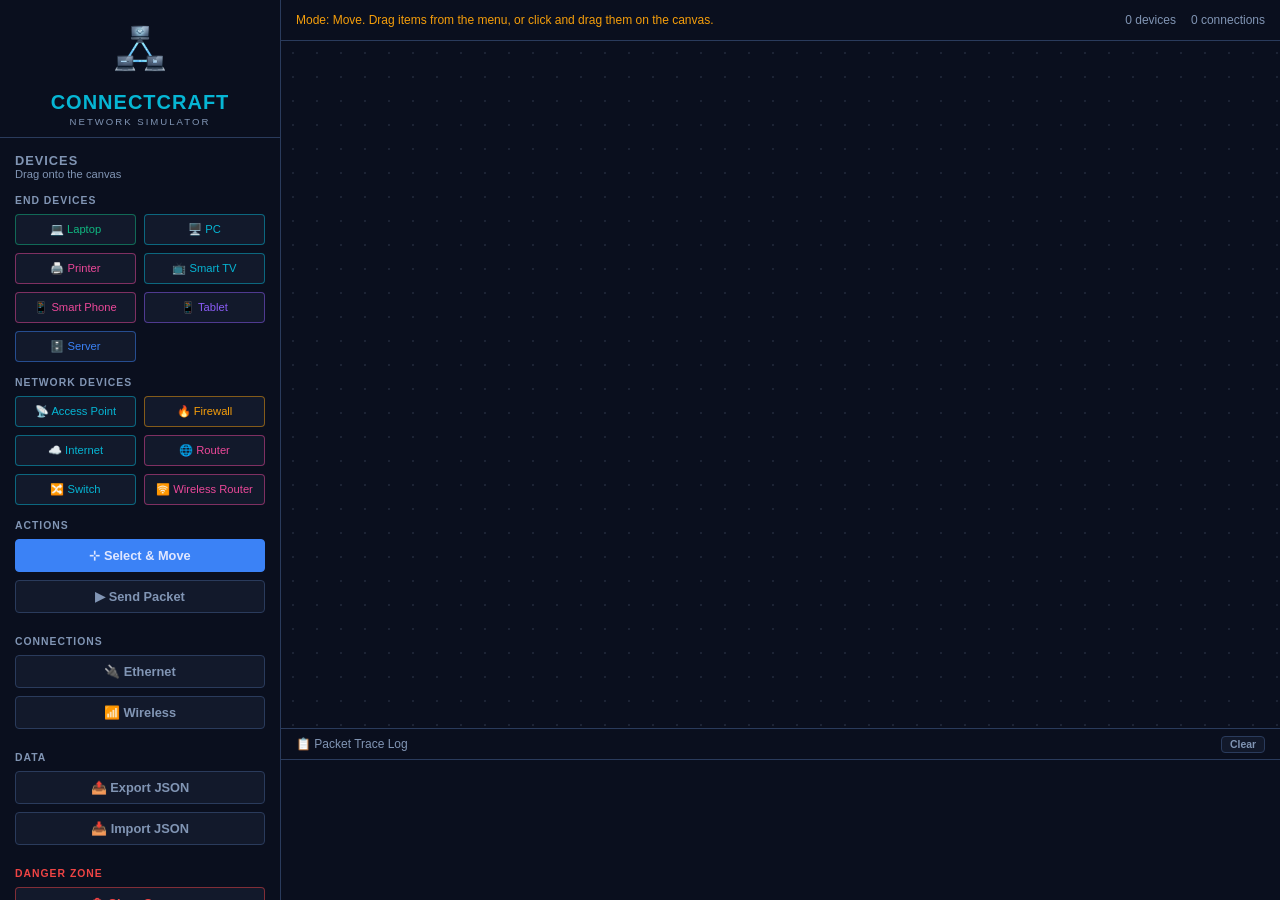
==== commit 9561df85: "logo update along with text size" ====
--- a/index.html
+++ b/index.html
@@ -9,9 +9,10 @@
 <body>
 
   <!-- Sidebar -->
+  <!-- <div id="app-logo">🖥️  ↔️  📡</div> -->
   <div id="sidebar">
     <div id="app-header">
-      <div id="app-logo">🖥️  ↔️  📡</div>
+      <div id="app-logo"><img src="network.png" width="30%"></div>
       <div id="app-title">ConnectCraft</div>
       <div id="app-subtitle">NETWORK SIMULATOR</div>
     </div>
--- a/css/style.css
+++ b/css/style.css
@@ -34,14 +34,14 @@
 }
 
 #app-header {
-  padding: 20px;
+  padding: 10px;
   border-bottom: 1px solid var(--border-dark);
   text-align: center;
 }
 
-#app-logo { font-size: 1.5rem; margin-bottom: 8px; }
+#app-logo { font-size: 0.5rem; margin-bottom: 1px; }
 #app-title { font-size: 1.25rem; font-weight: bold; color: var(--glow-cyan); text-transform: uppercase; letter-spacing: 1px; }
-#app-subtitle { font-size: 0.7rem; color: var(--text-mute); letter-spacing: 2px; margin-top: 2px; }
+#app-subtitle { font-size: 0.6rem; color: var(--text-mute); letter-spacing: 2px; margin-top: 2px; }
 
 #sidebar-content { padding: 15px; overflow-y: auto; flex-grow: 1; }
 
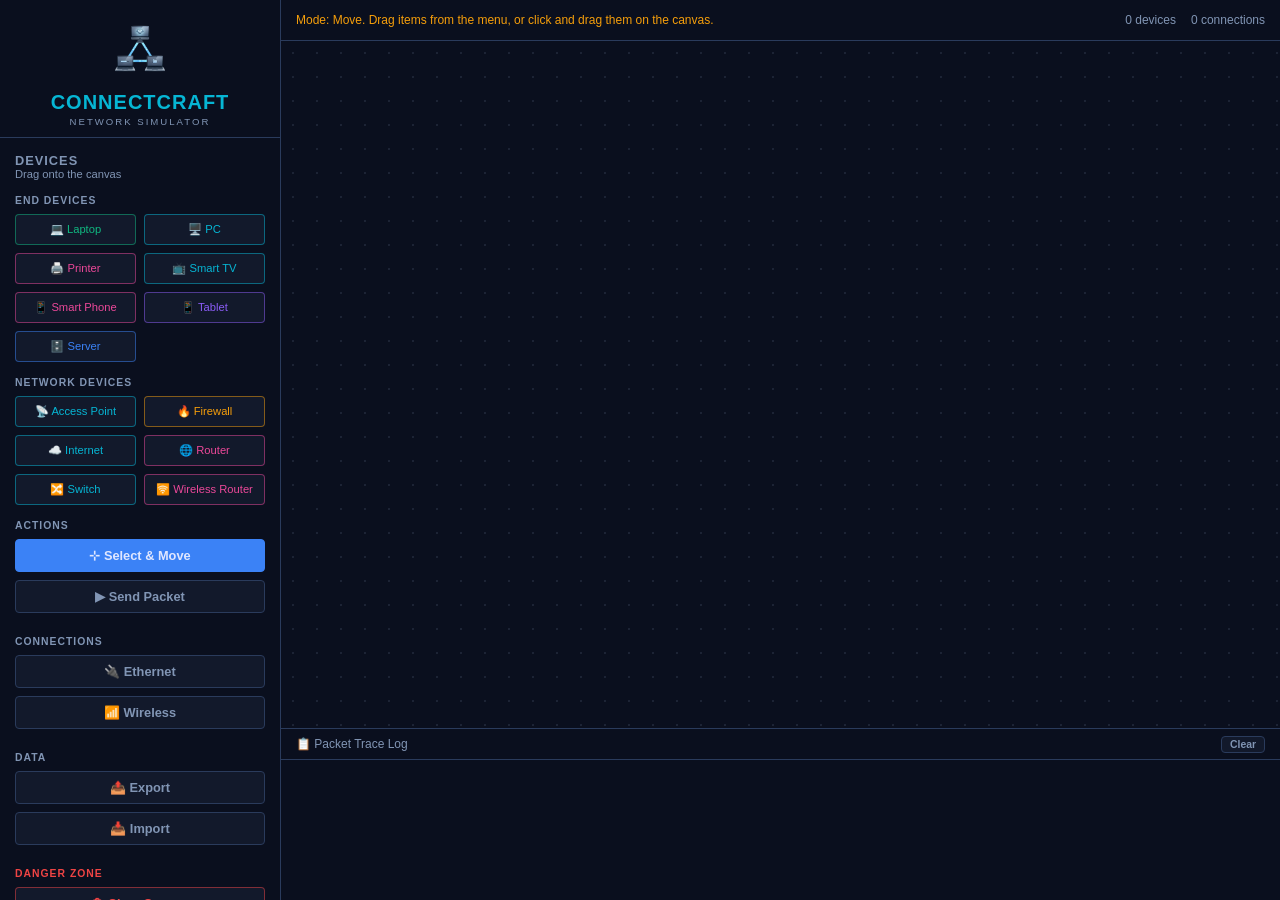
==== commit 87b81c3d: "Update index.html" ====
--- a/index.html
+++ b/index.html
@@ -58,8 +58,8 @@
       
       <div class="section-title">DATA</div>
       <div id="data-buttons">
-        <button id="btn-export">📤 Export JSON</button>
-        <button id="btn-import">📥 Import JSON</button>
+        <button id="btn-export">📤 Export</button>
+        <button id="btn-import">📥 Import</button>
         <input type="file" id="file-input" style="display: none;" accept=".json">
       </div>
 
@@ -97,4 +97,4 @@
 
   <script src="./js/script.js"></script>
 </body>
-</html>+</html>
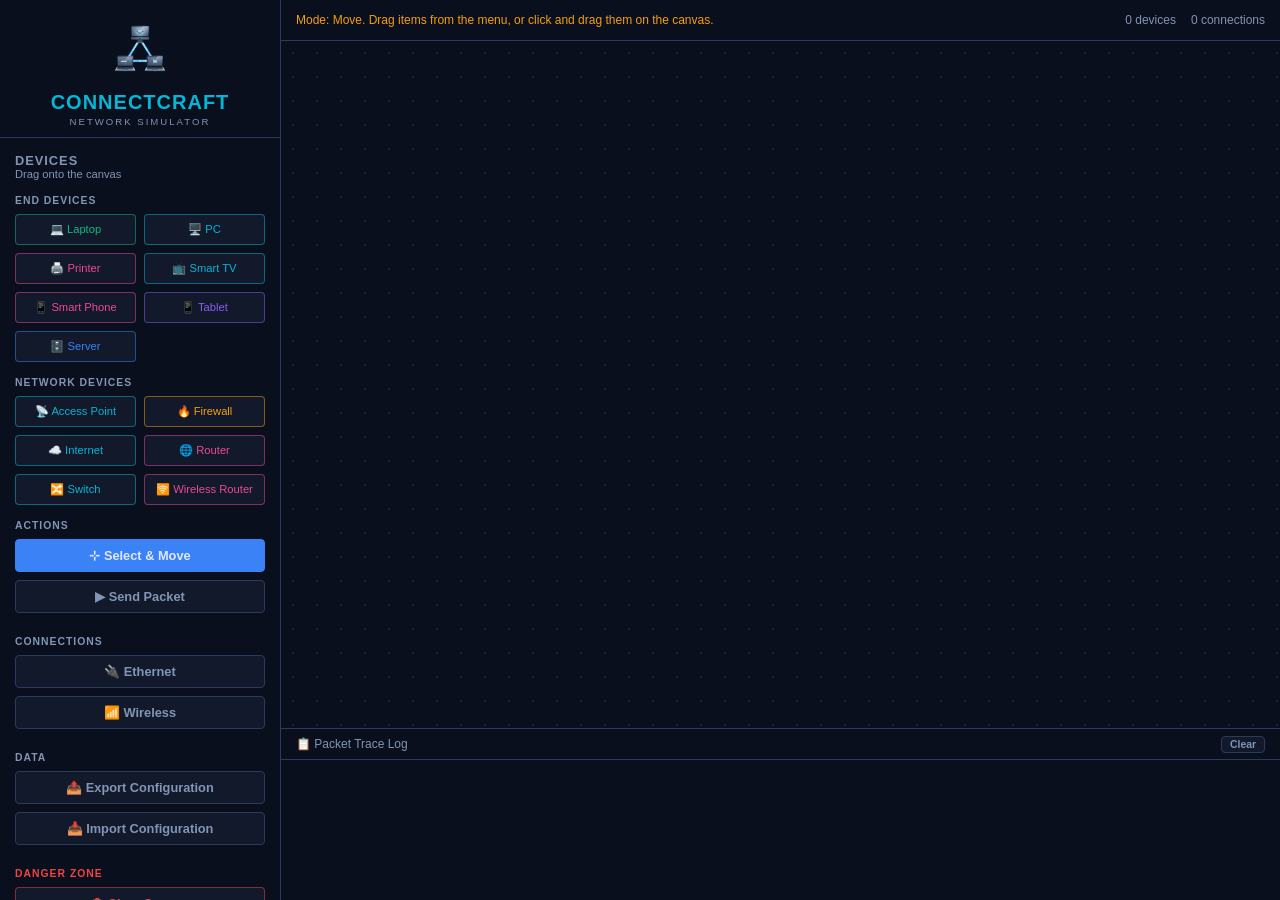
==== commit e98e5611: "Update index.html Renamed the export and import buttons." ====
--- a/index.html
+++ b/index.html
@@ -58,8 +58,8 @@
       
       <div class="section-title">DATA</div>
       <div id="data-buttons">
-        <button id="btn-export">📤 Export</button>
-        <button id="btn-import">📥 Import</button>
+        <button id="btn-export">📤 Export Configuration</button>
+        <button id="btn-import">📥 Import Configuration</button>
         <input type="file" id="file-input" style="display: none;" accept=".json">
       </div>
 
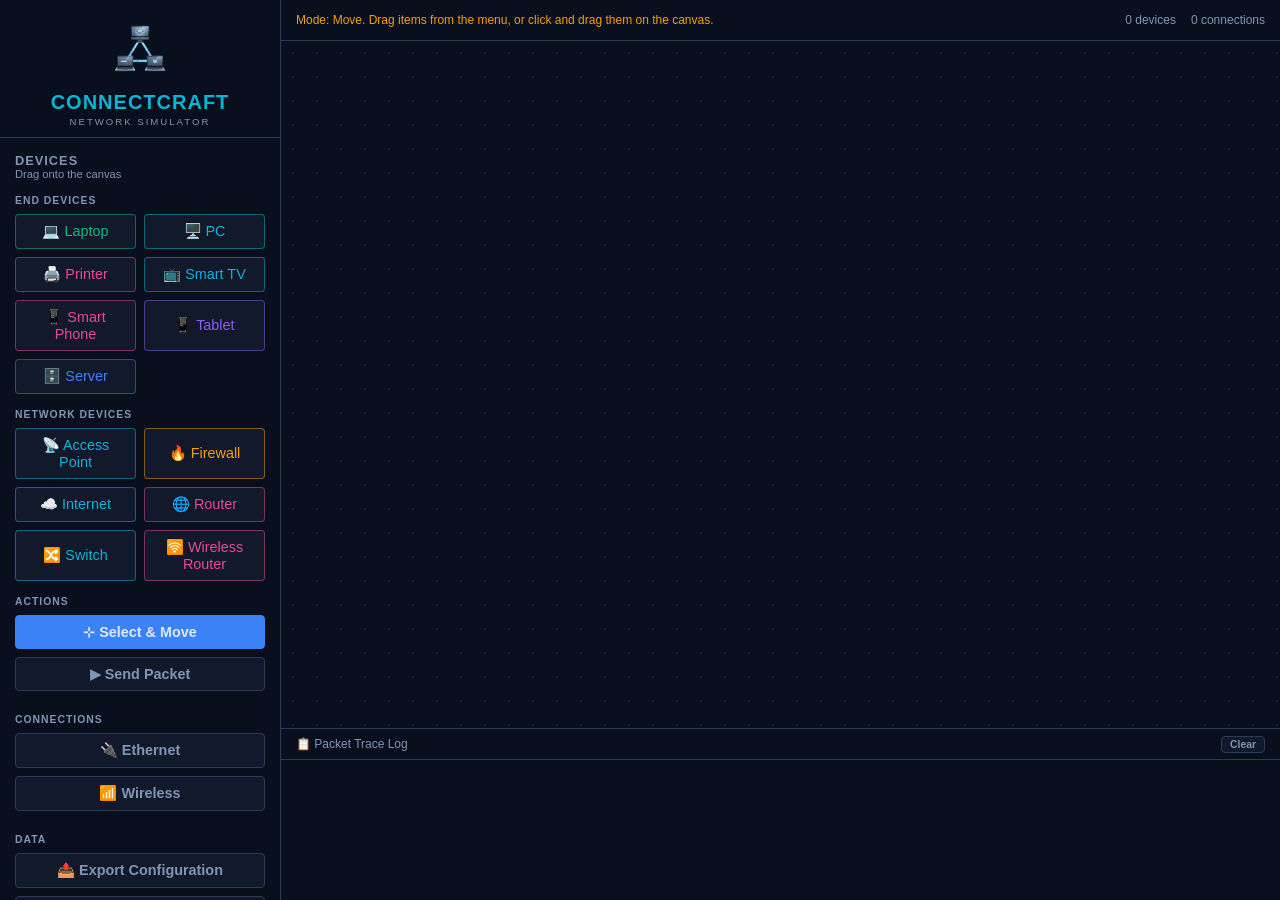
==== commit 1afa552d: "favicon" ====
--- a/index.html
+++ b/index.html
@@ -4,7 +4,8 @@
   <meta charset="UTF-8">
   <meta name="viewport" content="width=device-width, initial-scale=1.0">
   <title>ConnectCraft - Local Network Simulator</title>
-  <link rel="stylesheet" href="./css/style.css">
+  <link rel="stylesheet" href="css/style.css">
+  <link rel="icon" type="image/png" href="network.png">
 </head>
 <body>
 
@@ -95,6 +96,6 @@
     <div id="console-log"></div>
   </div>
 
-  <script src="./js/script.js"></script>
+  <script src="js/script.js"></script>
 </body>
 </html>
--- a/css/style.css
+++ b/css/style.css
@@ -72,7 +72,7 @@
   cursor: grab; 
   text-align: center; 
   border-radius: 4px; 
-  font-size: 0.7rem; 
+  font-size: 0.9rem; 
   transition: all 0.2s;
   border: 1px solid var(--border-dark);
   color: var(--text-mute);
@@ -104,7 +104,7 @@
   width: 100%;
   padding: 8px;
   margin-bottom: 8px;
-  font-size: 0.8rem;
+  font-size: 0.9rem;
   background: var(--bg-dark);
   color: var(--text-mute);
   border: 1px solid var(--border-dark);
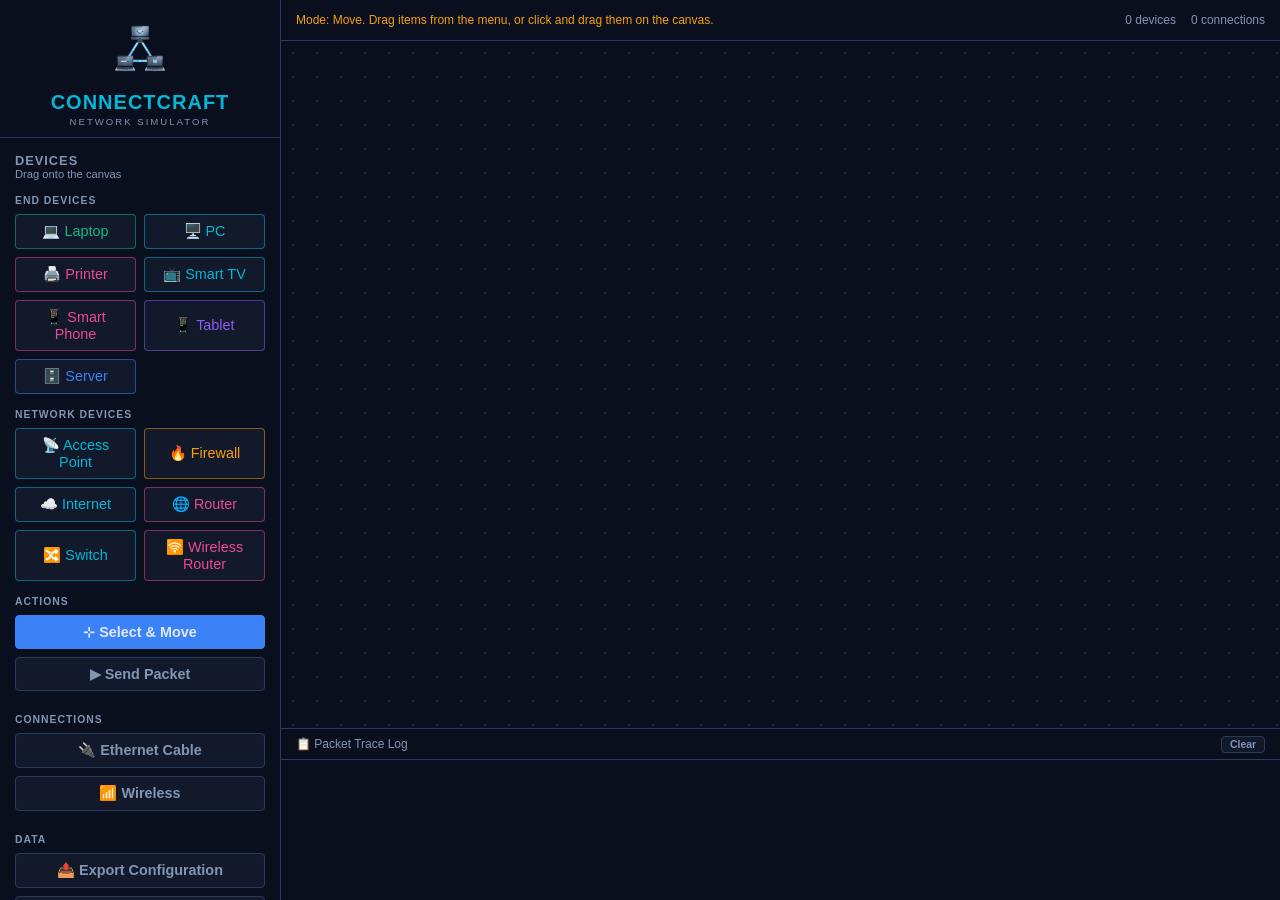
==== commit ef81646c: "Update index.html changed Ethernet to Ethernet Cable" ====
--- a/index.html
+++ b/index.html
@@ -53,7 +53,7 @@
 
       <div class="section-title">CONNECTIONS</div>
       <div id="cable-buttons">
-        <button id="btn-connect-eth">🔌 Ethernet</button>
+        <button id="btn-connect-eth">🔌 Ethernet Cable</button>
         <button id="btn-connect-wifi">📶 Wireless</button>
       </div>
       
